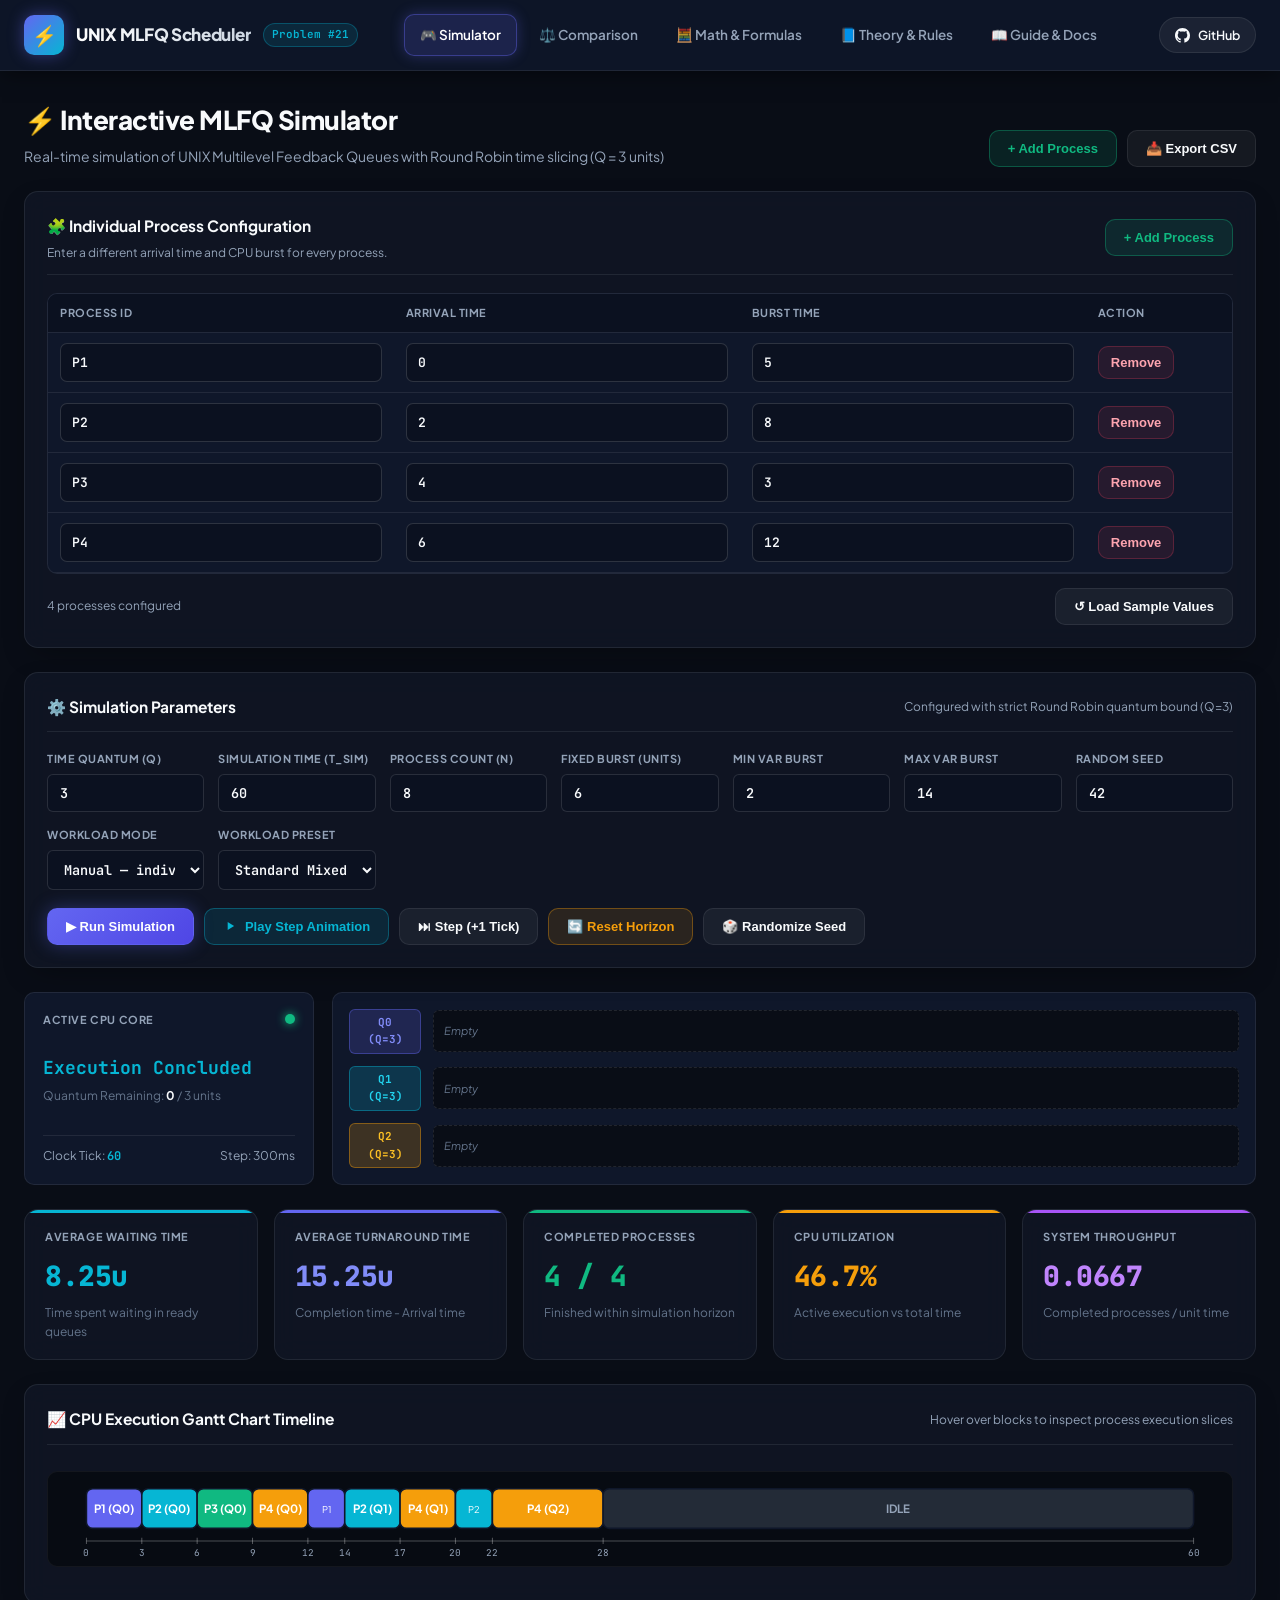
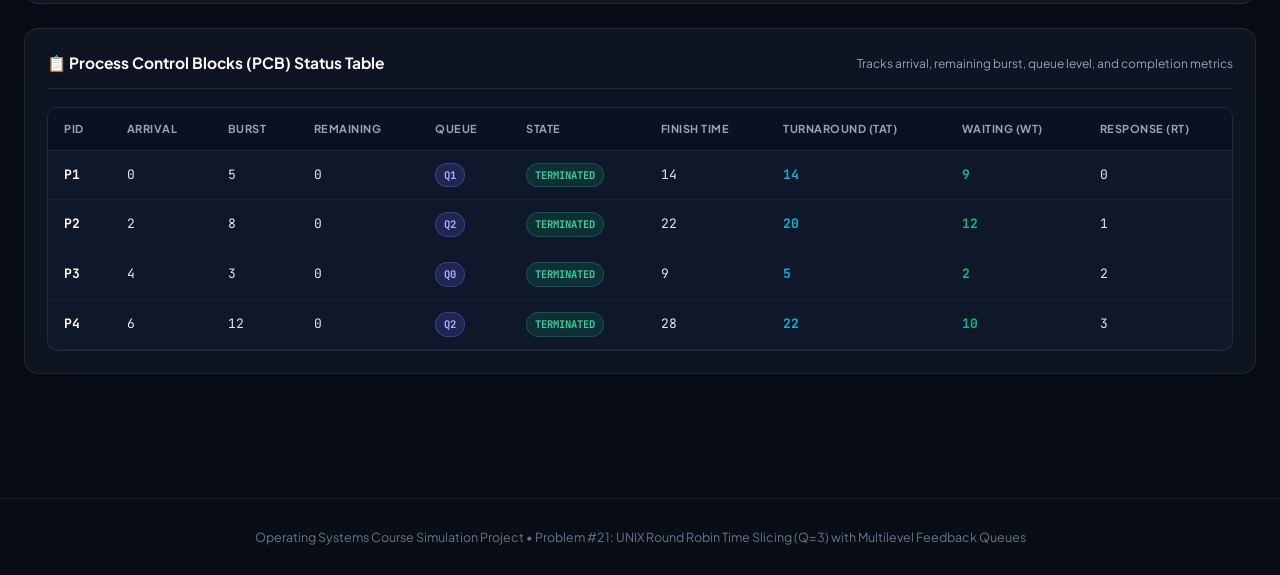
==== index.html @ 6615c3e5 "Fix page navigation and add workload mode selector" ====
<!DOCTYPE html>
<html lang="en">
<head>
    <meta charset="UTF-8">
    <meta name="viewport" content="width=device-width, initial-scale=1.0">
    <title>UNIX MLFQ Process Scheduling Simulation | Problem #21</title>
    <link rel="preconnect" href="https://fonts.googleapis.com">
    <link rel="preconnect" href="https://fonts.gstatic.com" crossorigin>
    <link href="https://fonts.googleapis.com/css2?family=Plus+Jakarta+Sans:wght@400;500;600;700;800&family=JetBrains+Mono:wght@400;600;700&display=swap" rel="stylesheet">
    <link rel="stylesheet" href="style.css">
</head>
<body>

<nav class="navbar">
    <div class="nav-container">
        <a href="index.html" class="nav-brand">
            <div class="brand-icon">⚡</div>
            <div>
                <div class="brand-title">UNIX MLFQ Scheduler</div>
            </div>
            <span class="brand-tag">Problem #21</span>
        </a>
        <ul class="nav-links">
            <li><a href="index.html" class="nav-link active">🎮 Simulator</a></li>
            <li><a href="comparison.html" class="nav-link">⚖️ Comparison</a></li>
            <li><a href="calculations.html" class="nav-link">🧮 Math & Formulas</a></li>
            <li><a href="theory.html" class="nav-link">📘 Theory & Rules</a></li>
            <li><a href="docs.html" class="nav-link">📖 Guide & Docs</a></li>
        </ul>
        <div class="nav-actions">
            <a href="https://github.com/VaruVeerapaneni/OS-MLFQ-Scheduler" target="_blank" class="nav-gh-btn">
                <svg width="15" height="15" fill="currentColor" viewBox="0 0 24 24"><path d="M12 0C5.37 0 0 5.37 0 12c0 5.31 3.435 9.795 8.205 11.385.6.105.825-.255.825-.57 0-.285-.015-1.23-.015-2.235-3.015.555-3.795-.735-4.035-1.41-.135-.345-.72-1.41-1.23-1.695-.42-.225-1.02-.78-.015-.795.945-.015 1.62.87 1.845 1.23 1.08 1.815 2.805 1.305 3.495.99.105-.78.42-1.305.765-1.605-2.67-.3-5.46-1.335-5.46-5.925 0-1.305.465-2.385 1.23-3.225-.12-.3-.54-1.53.12-3.18 0 0 1.005-.315 3.3 1.23.96-.27 1.98-.405 3-.405s2.04.135 3 .405c2.295-1.56 3.3-1.23 3.3-1.23.66 1.65.24 2.88.12 3.18.765.84 1.23 1.905 1.23 3.225 0 4.605-2.805 5.625-5.475 5.925.435.375.81 1.095.81 2.22 0 1.605-.015 2.895-.015 3.3 0 .315.225.69.825.57A12.02 12.02 0 0024 12c0-6.63-5.37-12-12-12z"/></svg>
                GitHub
            </a>
        </div>
    </div>
</nav>

<div class="main-wrapper">
    <div class="page-header">
        <div>
            <h1 class="page-title">⚡ Interactive MLFQ Simulator</h1>
            <p class="page-subtitle">Real-time simulation of UNIX Multilevel Feedback Queues with Round Robin time slicing (Q = 3 units)</p>
        </div>
        <div class="btn-group">
            <button class="btn btn-emerald" onclick="addProcessRow()">+ Add Process</button>
            <button class="btn btn-secondary" onclick="exportSimulatorCSV()">📥 Export CSV</button>
        </div>
    </div>


    <!-- Individual Process Input Table -->
    <div class="panel">
        <div class="panel-header">
            <div>
                <div class="panel-title">🧩 Individual Process Configuration</div>
                <p class="panel-hint">Enter a different arrival time and CPU burst for every process.</p>
            </div>
            <button class="btn btn-emerald" type="button" onclick="addProcessRow()">+ Add Process</button>
        </div>
        <div class="table-wrapper">
            <table class="process-input-table">
                <thead><tr><th>Process ID</th><th>Arrival Time</th><th>Burst Time</th><th>Action</th></tr></thead>
                <tbody id="processInputRows"></tbody>
            </table>
        </div>
        <div class="process-table-footer">
            <span id="processCountLabel">4 processes configured</span>
            <button class="btn btn-secondary" type="button" onclick="loadSampleProcesses()">↺ Load Sample Values</button>
        </div>
    </div>

    <!-- Parameter Controls Panel -->
    <div class="panel">
        <div class="panel-header">
            <div class="panel-title">⚙️ Simulation Parameters</div>
            <div style="font-size:12px; color:var(--text-muted);">Configured with strict Round Robin quantum bound (Q=3)</div>
        </div>

        <div class="params-grid">
            <div class="input-box">
                <label>Time Quantum (Q)</label>
                <input type="number" id="inpQuantum" value="3" min="1" max="10">
            </div>
            <div class="input-box">
                <label>Simulation Time (T_sim)</label>
                <input type="number" id="inpSimTime" value="60" min="10" max="300">
            </div>
            <div class="input-box">
                <label>Process Count (N)</label>
                <input type="number" id="inpProcs" value="8" min="2" max="25">
            </div>
            <div class="input-box">
                <label>Fixed Burst (units)</label>
                <input type="number" id="inpFixedBurst" value="6" min="1" max="30">
            </div>
            <div class="input-box">
                <label>Min Var Burst</label>
                <input type="number" id="inpMinBurst" value="2" min="1" max="20">
            </div>
            <div class="input-box">
                <label>Max Var Burst</label>
                <input type="number" id="inpMaxBurst" value="14" min="2" max="40">
            </div>
            <div class="input-box">
                <label>Random Seed</label>
                <input type="number" id="inpSeed" value="42">
            </div>
            <div class="input-box">
                <label>Workload Mode</label>
                <select id="workloadMode" onchange="handleWorkloadModeChange()">
                    <option value="manual" selected>Manual — individual process values</option>
                    <option value="random">Random variable burst times</option>
                    <option value="fixed">Fixed burst time</option>
                </select>
            </div>
            <div class="input-box">
                <label>Workload Preset</label>
                <select id="presetSelect" onchange="applyPreset()">
                    <option value="standard">Standard Mixed (Default)</option>
                    <option value="interactive_short">Short Interactive Burst</option>
                    <option value="heavy_cpu">CPU-Heavy Long Batch</option>
                    <option value="preemption">Rapid Arrival Preemption</option>
                </select>
            </div>
        </div>

        <!-- Playback Controller Toolbar -->
        <div class="btn-group">
            <button class="btn btn-primary" id="btnRunSim" onclick="runSimulator()">▶ Run Simulation</button>
            <button class="btn btn-cyan" id="btnPlayPause" onclick="togglePlayAnimation()">
                <svg width="14" height="14" fill="currentColor" viewBox="0 0 24 24"><path d="M8 5v14l11-7z"/></svg> Play Step Animation
            </button>
            <button class="btn btn-secondary" id="btnStep" onclick="stepForwardOneTick()">⏭ Step (+1 Tick)</button>
            <button class="btn btn-amber" id="btnReset" onclick="resetSimulator()">🔄 Reset Horizon</button>
            <button class="btn btn-secondary" id="btnRandomize" onclick="randomizeSeed()">🎲 Randomize Seed</button>
        </div>
    </div>

    <!-- Live Execution Monitor & Animated Queues -->
    <div class="live-monitor-grid">
        <div class="cpu-box">
            <div style="display:flex; justify-content:space-between; align-items:center;">
                <span class="kpi-label">Active CPU Core</span>
                <div class="cpu-pulse-dot"></div>
            </div>
            <div>
                <div class="cpu-active-val" id="cpuActiveProc">IDLE</div>
                <div style="font-size:12px; color:var(--text-dim); margin-top:4px;">
                    Quantum Remaining: <strong id="quantumLeftDisplay" style="color:var(--text-main);">0</strong> / <span id="lblQuantumMax">3</span> units
                </div>
            </div>
            <div style="border-top:1px solid var(--border-glass); padding-top:10px; margin-top:10px; font-size:12px; color:var(--text-muted); display:flex; justify-content:space-between;">
                <span>Clock Tick: <strong id="clockDisplay" style="color:var(--cyan); font-family:var(--font-mono);">0</strong></span>
                <span id="lblSpeed">Step: 300ms</span>
            </div>
        </div>

        <div class="queues-container">
            <div class="queue-row">
                <span class="queue-badge q0-badge">Q0 (Q=3)</span>
                <div class="queue-track" id="slotQ0"><span class="queue-empty-msg">Empty</span></div>
            </div>
            <div class="queue-row">
                <span class="queue-badge q1-badge">Q1 (Q=3)</span>
                <div class="queue-track" id="slotQ1"><span class="queue-empty-msg">Empty</span></div>
            </div>
            <div class="queue-row">
                <span class="queue-badge q2-badge">Q2 (Q=3)</span>
                <div class="queue-track" id="slotQ2"><span class="queue-empty-msg">Empty</span></div>
            </div>
        </div>
    </div>

    <!-- KPI Metric Cards -->
    <div class="kpi-grid">
        <div class="kpi-card" style="--kpi-accent: var(--cyan);">
            <div class="kpi-label">Average Waiting Time</div>
            <div class="kpi-value" id="valAWT" style="color:var(--cyan);">0.00u</div>
            <div class="kpi-subtext">Time spent waiting in ready queues</div>
        </div>
        <div class="kpi-card" style="--kpi-accent: var(--primary);">
            <div class="kpi-label">Average Turnaround Time</div>
            <div class="kpi-value" id="valATT" style="color:#818cf8;">0.00u</div>
            <div class="kpi-subtext">Completion time - Arrival time</div>
        </div>
        <div class="kpi-card" style="--kpi-accent: var(--emerald);">
            <div class="kpi-label">Completed Processes</div>
            <div class="kpi-value" id="valDoneCount" style="color:var(--emerald);">0 / 0</div>
            <div class="kpi-subtext">Finished within simulation horizon</div>
        </div>
        <div class="kpi-card" style="--kpi-accent: var(--amber);">
            <div class="kpi-label">CPU Utilization</div>
            <div class="kpi-value" id="valCPU" style="color:var(--amber);">0.0%</div>
            <div class="kpi-subtext">Active execution vs total time</div>
        </div>
        <div class="kpi-card" style="--kpi-accent: var(--purple);">
            <div class="kpi-label">System Throughput</div>
            <div class="kpi-value" id="valThroughput" style="color:#c084fc;">0.0000</div>
            <div class="kpi-subtext">Completed processes / unit time</div>
        </div>
    </div>

    <!-- Gantt Chart -->
    <div class="panel">
        <div class="panel-header">
            <div class="panel-title">📈 CPU Execution Gantt Chart Timeline</div>
            <div style="font-size:12px; color:var(--text-muted);">Hover over blocks to inspect process execution slices</div>
        </div>
        <div class="gantt-svg-wrapper" id="ganttBox"></div>
    </div>

    <!-- Execution Table -->
    <div class="panel">
        <div class="panel-header">
            <div class="panel-title">📋 Process Control Blocks (PCB) Status Table</div>
            <div style="font-size:12px; color:var(--text-muted);">Tracks arrival, remaining burst, queue level, and completion metrics</div>
        </div>
        <div class="table-wrapper">
            <table id="tblProcs">
                <thead>
                    <tr>
                        <th>PID</th>
                        <th>Arrival</th>
                        <th>Burst</th>
                        <th>Remaining</th>
                        <th>Queue</th>
                        <th>State</th>
                        <th>Finish Time</th>
                        <th>Turnaround (TAT)</th>
                        <th>Waiting (WT)</th>
                        <th>Response (RT)</th>
                    </tr>
                </thead>
                <tbody></tbody>
            </table>
        </div>
    </div>
</div>

<!-- Modal: Add Custom PCB -->
<footer>
    <div class="main-wrapper" style="padding:0;">
        Operating Systems Course Simulation Project &bull; Problem #21: UNIX Round Robin Time Slicing (Q=3) with Multilevel Feedback Queues
    </div>
</footer>

<script src="mlfq-engine.js"></script>
<script>
let animInterval = null;
let animCurrentTick = 0;
let isAnimating = false;
let currentResult = null;

function createProcessInput(pid, arrival, burst) {
    const tbody = document.getElementById("processInputRows");
    const row = document.createElement("tr");
    const values = [
        { value: pid, type: "text", label: "Process ID", className: "process-pid-input" },
        { value: arrival, type: "number", label: "Arrival time", min: "0" },
        { value: burst, type: "number", label: "Burst time", min: "1" }
    ];
    values.forEach((item, index) => {
        const cell = document.createElement("td");
        const input = document.createElement("input");
        input.type = item.type;
        input.value = item.value;
        input.setAttribute("aria-label", item.label);
        if (item.min !== undefined) input.min = item.min;
        if (item.className) input.className = item.className;
        input.dataset.field = ["pid", "arrival", "burst"][index];
        input.addEventListener("input", updateProcessCount);
        cell.appendChild(input);
        row.appendChild(cell);
    });
    const actionCell = document.createElement("td");
    const removeButton = document.createElement("button");
    removeButton.type = "button";
    removeButton.className = "btn btn-remove-process";
    removeButton.textContent = "Remove";
    removeButton.addEventListener("click", () => {
        if (tbody.rows.length <= 1) {
            alert("At least one process is required.");
            return;
        }
        row.remove();
        updateProcessCount();
    });
    actionCell.appendChild(removeButton);
    row.appendChild(actionCell);
    tbody.appendChild(row);
    updateProcessCount();
}

function addProcessRow() {
    const count = document.querySelectorAll("#processInputRows tr").length + 1;
    createProcessInput("P" + count, 0, 5);
}

function loadSampleProcesses() {
    const tbody = document.getElementById("processInputRows");
    tbody.innerHTML = "";
    [
        ["P1", 0, 5],
        ["P2", 2, 8],
        ["P3", 4, 3],
        ["P4", 6, 12]
    ].forEach(p => createProcessInput(p[0], p[1], p[2]));
}

function updateProcessCount() {
    const count = document.querySelectorAll("#processInputRows tr").length;
    const label = document.getElementById("processCountLabel");
    if (label) label.textContent = count + (count === 1 ? " process configured" : " processes configured");
}

function handleWorkloadModeChange() {
    const manual = document.getElementById("workloadMode").value === "manual";
    document.getElementById("processInputRows").closest(".panel").style.display = manual ? "" : "none";
    runSimulator();
}

function readManualWorkload() {
    const rows = [...document.querySelectorAll("#processInputRows tr")];
    if (!rows.length) throw new Error("Add at least one process before running the simulation.");
    const workload = rows.map((row, index) => {
        const get = field => row.querySelector('[data-field="' + field + '"]').value.trim();
        const pid = get("pid");
        const arrival = Number(get("arrival"));
        const burst = Number(get("burst"));
        if (!pid) throw new Error("Process " + (index + 1) + " needs a Process ID.");
        if (!Number.isInteger(arrival) || arrival < 0) throw new Error("Arrival time must be a non-negative whole number for " + pid + ".");
        if (!Number.isInteger(burst) || burst < 1) throw new Error("Burst time must be a positive whole number for " + pid + ".");
        return { pid, arrival, burst };
    });
    const ids = workload.map(p => p.pid.toLowerCase());
    if (new Set(ids).size !== ids.length) throw new Error("Every process must have a unique Process ID.");
    return workload;
}

function runSimulator() {
    stopAnimation();
    const q = parseInt(document.getElementById("inpQuantum")?.value) || 3;
    const simTime = parseInt(document.getElementById("inpSimTime")?.value) || 60;
    const n = parseInt(document.getElementById("inpProcs")?.value) || 8;
    const minBurst = parseInt(document.getElementById("inpMinBurst")?.value) || 2;
    const maxBurst = parseInt(document.getElementById("inpMaxBurst")?.value) || 14;
    const fixedBurst = parseInt(document.getElementById("inpFixedBurst")?.value) || 6;
    const seed = parseInt(document.getElementById("inpSeed")?.value) || 42;
    const mode = document.getElementById("workloadMode")?.value || "manual";

    if (minBurst > maxBurst) {
        alert("Minimum variable burst must not be greater than maximum variable burst.");
        return;
    }
    document.getElementById("lblQuantumMax").innerText = q;

    let workload = [];
    if (mode === "manual") {
        try {
            workload = readManualWorkload();
        } catch (error) {
            alert(error.message);
            return;
        }
    } else {
        const prng = new PRNG(seed);
        const arrivals = [0];
        for (let i = 1; i < n; i++) arrivals.push(prng.nextInt(0, 20));
        arrivals.sort((a, b) => a - b);
        for (let i = 0; i < n; i++) {
            workload.push({
                pid: "P" + (i + 1),
                arrival: arrivals[i],
                burst: mode === "fixed" ? fixedBurst : prng.nextInt(minBurst, maxBurst)
            });
        }
    }

    currentResult = simulateMLFQ(workload, q, simTime, 3);
    document.getElementById("valAWT").innerText = currentResult.awt + "u";
    document.getElementById("valATT").innerText = currentResult.att + "u";
    document.getElementById("valDoneCount").innerText = currentResult.doneCount + " / " + currentResult.total;
    document.getElementById("valCPU").innerText = currentResult.cpu + "%";
    document.getElementById("valThroughput").innerText = currentResult.tp;
    document.getElementById("ganttBox").innerHTML = renderGanttSVG(currentResult.gantt, simTime);
    renderTable("tblProcs", currentResult.procs);
    renderLiveQueues(currentResult.procs);
    document.getElementById("clockDisplay").innerText = simTime;
    document.getElementById("cpuActiveProc").innerText = "Execution Concluded";
    document.getElementById("quantumLeftDisplay").innerText = "0";
}

function renderTable(tableId, procs) {
    const tbody = document.querySelector(`#${tableId} tbody`);
    if (!tbody) return;
    tbody.innerHTML = "";
    procs.forEach(p => {
        const isDone = p.remaining === 0;
        const badgeCls = isDone ? "status-term" : "status-ready";
        const row = `<tr>
            <td style="font-weight:700; color:#ffffff;">${p.pid}</td>
            <td>${p.arrival}</td>
            <td>${p.burst}</td>
            <td>${p.remaining}</td>
            <td><span class="status-badge status-run">Q${p.queue}</span></td>
            <td><span class="status-badge ${badgeCls}">${isDone ? 'TERMINATED' : 'READY'}</span></td>
            <td>${p.completionTime !== null ? p.completionTime : '-'}</td>
            <td style="color:var(--cyan); font-weight:700;">${p.tat !== null ? p.tat : '-'}</td>
            <td style="color:var(--emerald); font-weight:700;">${p.wt}</td>
            <td>${p.rt !== null ? p.rt : '-'}</td>
        </tr>`;
        tbody.innerHTML += row;
    });
}

function renderLiveQueues(procs) {
    const q0 = document.getElementById("slotQ0");
    const q1 = document.getElementById("slotQ1");
    const q2 = document.getElementById("slotQ2");
    if (!q0 || !q1 || !q2) return;

    q0.innerHTML = ""; q1.innerHTML = ""; q2.innerHTML = "";
    const activeQ0 = procs.filter(p => p.remaining > 0 && p.queue === 0);
    const activeQ1 = procs.filter(p => p.remaining > 0 && p.queue === 1);
    const activeQ2 = procs.filter(p => p.remaining > 0 && p.queue === 2);

    if (activeQ0.length === 0) q0.innerHTML = '<span class="queue-empty-msg">Empty</span>';
    else activeQ0.forEach(p => q0.innerHTML += `<div class="pcb-chip">${p.pid} <span class="pcb-chip-rem">${p.remaining}u</span></div>`);

    if (activeQ1.length === 0) q1.innerHTML = '<span class="queue-empty-msg">Empty</span>';
    else activeQ1.forEach(p => q1.innerHTML += `<div class="pcb-chip">${p.pid} <span class="pcb-chip-rem">${p.remaining}u</span></div>`);

    if (activeQ2.length === 0) q2.innerHTML = '<span class="queue-empty-msg">Empty</span>';
    else activeQ2.forEach(p => q2.innerHTML += `<div class="pcb-chip">${p.pid} <span class="pcb-chip-rem">${p.remaining}u</span></div>`);
}

function togglePlayAnimation() {
    if (isAnimating) stopAnimation();
    else startAnimation();
}

function startAnimation() {
    runSimulator();
    if (!currentResult || !currentResult.ticksHistory.length) return;
    isAnimating = true;
    const btn = document.getElementById("btnPlayPause");
    if (btn) btn.innerHTML = `<svg width="14" height="14" fill="currentColor" viewBox="0 0 24 24"><path d="M6 19h4V5H6v14zm8-14v14h4V5h-4z"/></svg> Pause`;
    animCurrentTick = 0;

    animInterval = setInterval(() => {
        if (animCurrentTick >= currentResult.ticksHistory.length) {
            stopAnimation();
            return;
        }
        applyTick(animCurrentTick);
        animCurrentTick++;
    }, 300);
}

function stopAnimation() {
    isAnimating = false;
    if (animInterval) clearInterval(animInterval);
    const btn = document.getElementById("btnPlayPause");
    if (btn) btn.innerHTML = `<svg width="14" height="14" fill="currentColor" viewBox="0 0 24 24"><path d="M8 5v14l11-7z"/></svg> Play Step Animation`;
}

function stepForwardOneTick() {
    if (!currentResult) runSimulator();
    if (currentResult && animCurrentTick < currentResult.ticksHistory.length) {
        applyTick(animCurrentTick);
        animCurrentTick++;
    }
}

function applyTick(tickIdx) {
    const snap = currentResult.ticksHistory[tickIdx];
    document.getElementById("clockDisplay").innerText = snap.t;
    document.getElementById("cpuActiveProc").innerText = snap.runningPid;
    document.getElementById("quantumLeftDisplay").innerText = snap.sliceLeft;

    const q0 = document.getElementById("slotQ0");
    const q1 = document.getElementById("slotQ1");
    const q2 = document.getElementById("slotQ2");

    if (q0) q0.innerHTML = snap.q0.length ? snap.q0.map(s => `<div class="pcb-chip">${s}</div>`).join('') : '<span class="queue-empty-msg">Empty</span>';
    if (q1) q1.innerHTML = snap.q1.length ? snap.q1.map(s => `<div class="pcb-chip">${s}</div>`).join('') : '<span class="queue-empty-msg">Empty</span>';
    if (q2) q2.innerHTML = snap.q2.length ? snap.q2.map(s => `<div class="pcb-chip">${s}</div>`).join('') : '<span class="queue-empty-msg">Empty</span>';
}

function resetSimulator() {
    stopAnimation();
    runSimulator();
}

function randomizeSeed() {
    document.getElementById("inpSeed").value = Math.floor(Math.random() * 9999) + 1;
    runSimulator();
}

function applyPreset() {
    const val = document.getElementById("presetSelect")?.value;
    const setV = (id, v) => { const el = document.getElementById(id); if (el) el.value = v; };
    if (val === "standard") {
        setV("inpQuantum", 3); setV("inpSimTime", 60); setV("inpProcs", 8); setV("inpMinBurst", 2); setV("inpMaxBurst", 14);
    } else if (val === "interactive_short") {
        setV("inpQuantum", 3); setV("inpSimTime", 50); setV("inpProcs", 6); setV("inpMinBurst", 1); setV("inpMaxBurst", 4);
    } else if (val === "heavy_cpu") {
        setV("inpQuantum", 3); setV("inpSimTime", 80); setV("inpProcs", 6); setV("inpMinBurst", 10); setV("inpMaxBurst", 25);
    } else if (val === "preemption") {
        setV("inpQuantum", 3); setV("inpSimTime", 45); setV("inpProcs", 5); setV("inpMinBurst", 2); setV("inpMaxBurst", 12);
    }
    runSimulator();
}

function exportSimulatorCSV() {
    if (currentResult && currentResult.procs) exportProcsCSV(currentResult.procs, "mlfq_simulation_metrics.csv");
}

window.addEventListener("DOMContentLoaded", () => {
    loadSampleProcesses();
    runSimulator();
});
</script>
</body>
</html>
---- style.css ----
/* ==========================================================================
   UNIX MLFQ Process Scheduling Simulation — Unified Theme Stylesheet
   Problem #21: Round Robin Time Slicing (Q=3) with Multilevel Feedback Queues
   ========================================================================== */

:root {
    --bg-base: #090d16;
    --bg-surface: #0f172a;
    --bg-card: rgba(17, 24, 39, 0.78);
    --bg-card-hover: rgba(30, 41, 59, 0.88);
    --border-glass: rgba(255, 255, 255, 0.08);
    --border-glow: rgba(99, 102, 241, 0.4);
    --primary: #6366f1;
    --primary-hover: #4f46e5;
    --primary-glow: rgba(99, 102, 241, 0.45);
    --cyan: #06b6d4;
    --cyan-glow: rgba(6, 182, 212, 0.4);
    --emerald: #10b981;
    --amber: #f59e0b;
    --rose: #f43f5e;
    --purple: #a855f7;
    --text-main: #f8fafc;
    --text-muted: #94a3b8;
    --text-dim: #64748b;
    --radius-sm: 6px;
    --radius-md: 10px;
    --radius-lg: 14px;
    --radius-full: 9999px;
    --font-sans: 'Plus Jakarta Sans', -apple-system, BlinkMacSystemFont, "Segoe UI", Roboto, sans-serif;
    --font-mono: 'JetBrains Mono', "SFMono-Regular", Consolas, monospace;
}

* { box-sizing: border-box; margin: 0; padding: 0; }

html, body {
    background-color: var(--bg-base);
    color: var(--text-main);
    font-family: var(--font-sans);
    line-height: 1.6;
    min-height: 100vh;
    -webkit-font-smoothing: antialiased;
}

/* Scrollbars */
::-webkit-scrollbar { width: 8px; height: 8px; }
::-webkit-scrollbar-track { background: var(--bg-surface); }
::-webkit-scrollbar-thumb { background: #334155; border-radius: var(--radius-full); }
::-webkit-scrollbar-thumb:hover { background: #475569; }

/* Sticky Top Navigation Bar */
.navbar {
    position: sticky;
    top: 0;
    z-index: 100;
    background: rgba(15, 23, 42, 0.90);
    backdrop-filter: blur(16px);
    -webkit-backdrop-filter: blur(16px);
    border-bottom: 1px solid var(--border-glass);
    box-shadow: 0 4px 20px -2px rgba(0, 0, 0, 0.5);
}

.nav-container {
    max-width: 1400px;
    margin: 0 auto;
    padding: 0 24px;
    height: 70px;
    display: flex;
    align-items: center;
    justify-content: space-between;
}

.nav-brand {
    display: flex;
    align-items: center;
    gap: 12px;
    text-decoration: none;
    color: var(--text-main);
}

.brand-icon {
    width: 40px;
    height: 40px;
    background: linear-gradient(135deg, #6366f1, #06b6d4);
    border-radius: 10px;
    display: flex;
    align-items: center;
    justify-content: center;
    font-size: 20px;
    box-shadow: 0 0 16px var(--primary-glow);
}

.brand-title {
    font-size: 17px;
    font-weight: 800;
    letter-spacing: -0.3px;
    background: linear-gradient(to right, #ffffff, #cbd5e1);
    -webkit-background-clip: text;
    -webkit-text-fill-color: transparent;
}

.brand-tag {
    font-size: 11px;
    color: var(--cyan);
    font-family: var(--font-mono);
    font-weight: 600;
    background: rgba(6, 182, 212, 0.12);
    padding: 2px 8px;
    border-radius: var(--radius-full);
    border: 1px solid rgba(6, 182, 212, 0.3);
}

.nav-links {
    display: flex;
    align-items: center;
    gap: 6px;
    list-style: none;
}

.nav-link {
    display: flex;
    align-items: center;
    gap: 7px;
    padding: 9px 15px;
    font-size: 13.5px;
    font-weight: 600;
    color: var(--text-muted);
    text-decoration: none;
    border-radius: var(--radius-md);
    transition: all 0.2s ease;
    border: 1px solid transparent;
}

.nav-link:hover {
    color: var(--text-main);
    background: rgba(255, 255, 255, 0.06);
}

.nav-link.active {
    color: #ffffff;
    background: rgba(99, 102, 241, 0.18);
    border-color: rgba(99, 102, 241, 0.4);
    box-shadow: 0 0 14px rgba(99, 102, 241, 0.3);
}

.nav-gh-btn {
    display: flex;
    align-items: center;
    gap: 8px;
    padding: 7px 15px;
    font-size: 12.5px;
    font-weight: 600;
    color: var(--text-main);
    background: rgba(255, 255, 255, 0.06);
    border: 1px solid var(--border-glass);
    border-radius: var(--radius-full);
    text-decoration: none;
    transition: all 0.2s ease;
}

.nav-gh-btn:hover {
    background: rgba(255, 255, 255, 0.14);
    border-color: rgba(255, 255, 255, 0.25);
}

/* Page Layout */
.main-wrapper {
    max-width: 1400px;
    margin: 0 auto;
    padding: 28px 24px 60px 24px;
}

.page-header {
    margin-bottom: 24px;
    display: flex;
    justify-content: space-between;
    align-items: flex-end;
    flex-wrap: wrap;
    gap: 16px;
}

.page-title {
    font-size: 26px;
    font-weight: 800;
    letter-spacing: -0.5px;
    display: flex;
    align-items: center;
    gap: 12px;
}

.page-subtitle {
    color: var(--text-muted);
    font-size: 14px;
    margin-top: 4px;
}

/* Glass Panels */
.panel {
    background: var(--bg-card);
    border: 1px solid var(--border-glass);
    border-radius: var(--radius-lg);
    padding: 22px;
    margin-bottom: 24px;
    backdrop-filter: blur(12px);
    -webkit-backdrop-filter: blur(12px);
    box-shadow: 0 10px 30px -10px rgba(0, 0, 0, 0.4);
}

.panel-header {
    display: flex;
    align-items: center;
    justify-content: space-between;
    margin-bottom: 18px;
    padding-bottom: 12px;
    border-bottom: 1px solid var(--border-glass);
}

.panel-title {
    font-size: 15.5px;
    font-weight: 700;
    color: var(--text-main);
    display: flex;
    align-items: center;
    gap: 8px;
}

.params-grid {
    display: grid;
    grid-template-columns: repeat(auto-fit, minmax(140px, 1fr));
    gap: 14px;
    margin-bottom: 18px;
}

.input-box {
    display: flex;
    flex-direction: column;
    gap: 6px;
}

.input-box label {
    font-size: 11px;
    font-weight: 700;
    text-transform: uppercase;
    letter-spacing: 0.5px;
    color: var(--text-muted);
}

.input-box input, .input-box select {
    background: #0b1120;
    border: 1px solid rgba(255, 255, 255, 0.12);
    border-radius: var(--radius-sm);
    padding: 9px 12px;
    color: var(--text-main);
    font-family: var(--font-mono);
    font-size: 13.5px;
    font-weight: 600;
    outline: none;
    transition: all 0.2s ease;
}

.input-box input:focus, .input-box select:focus {
    border-color: var(--primary);
    box-shadow: 0 0 12px var(--primary-glow);
}

/* Buttons */
.btn-group {
    display: flex;
    flex-wrap: wrap;
    align-items: center;
    gap: 10px;
}

.btn {
    display: inline-flex;
    align-items: center;
    justify-content: center;
    gap: 8px;
    padding: 10px 18px;
    font-size: 13px;
    font-weight: 700;
    border-radius: var(--radius-md);
    cursor: pointer;
    transition: all 0.2s ease;
    border: 1px solid transparent;
    text-decoration: none;
    outline: none;
}

.btn:active { transform: translateY(1px); }

.btn-primary {
    background: linear-gradient(135deg, #6366f1, #4f46e5);
    color: #ffffff;
    border-color: rgba(99, 102, 241, 0.4);
    box-shadow: 0 0 18px rgba(99, 102, 241, 0.35);
}
.btn-primary:hover {
    background: linear-gradient(135deg, #4f46e5, #4338ca);
    box-shadow: 0 0 24px rgba(99, 102, 241, 0.5);
}

.btn-cyan {
    background: rgba(6, 182, 212, 0.12);
    color: var(--cyan);
    border-color: rgba(6, 182, 212, 0.35);
}
.btn-cyan:hover {
    background: rgba(6, 182, 212, 0.22);
    border-color: var(--cyan);
    box-shadow: 0 0 16px var(--cyan-glow);
}

.btn-emerald {
    background: rgba(16, 185, 129, 0.12);
    color: var(--emerald);
    border-color: rgba(16, 185, 129, 0.35);
}
.btn-emerald:hover {
    background: rgba(16, 185, 129, 0.22);
    border-color: var(--emerald);
    box-shadow: 0 0 16px rgba(16, 185, 129, 0.35);
}

.btn-amber {
    background: rgba(245, 158, 11, 0.12);
    color: var(--amber);
    border-color: rgba(245, 158, 11, 0.35);
}
.btn-amber:hover {
    background: rgba(245, 158, 11, 0.22);
    border-color: var(--amber);
}

.btn-secondary {
    background: rgba(255, 255, 255, 0.05);
    color: var(--text-main);
    border-color: var(--border-glass);
}
.btn-secondary:hover {
    background: rgba(255, 255, 255, 0.1);
    border-color: rgba(255, 255, 255, 0.2);
}

/* KPI Cards */
.kpi-grid {
    display: grid;
    grid-template-columns: repeat(auto-fit, minmax(210px, 1fr));
    gap: 16px;
    margin-bottom: 24px;
}

.kpi-card {
    background: var(--bg-card);
    border: 1px solid var(--border-glass);
    border-radius: var(--radius-lg);
    padding: 18px 20px;
    position: relative;
    overflow: hidden;
    backdrop-filter: blur(12px);
    transition: transform 0.2s ease, border-color 0.2s ease;
}

.kpi-card:hover {
    transform: translateY(-2px);
    border-color: rgba(255, 255, 255, 0.18);
}

.kpi-card::before {
    content: '';
    position: absolute;
    top: 0; left: 0; right: 0;
    height: 3px;
    background: var(--kpi-accent, var(--primary));
}

.kpi-label {
    font-size: 11px;
    text-transform: uppercase;
    font-weight: 700;
    letter-spacing: 0.6px;
    color: var(--text-muted);
}

.kpi-value {
    font-size: 28px;
    font-weight: 800;
    margin: 8px 0 4px 0;
    color: var(--text-main);
    font-family: var(--font-mono);
    letter-spacing: -0.5px;
}

.kpi-subtext {
    font-size: 12px;
    color: var(--text-dim);
}

/* Live Monitor & Queues */
.live-monitor-grid {
    display: grid;
    grid-template-columns: 290px 1fr;
    gap: 18px;
    margin-bottom: 24px;
}

.cpu-box {
    background: var(--bg-surface);
    border: 1px solid var(--border-glass);
    border-radius: var(--radius-md);
    padding: 18px;
    display: flex;
    flex-direction: column;
    justify-content: space-between;
    position: relative;
    overflow: hidden;
}

.cpu-pulse-dot {
    width: 10px;
    height: 10px;
    border-radius: 50%;
    background: var(--emerald);
    box-shadow: 0 0 10px var(--emerald);
    animation: cpuPulse 1.4s infinite ease-in-out;
}

@keyframes cpuPulse {
    0% { transform: scale(0.9); opacity: 0.6; }
    50% { transform: scale(1.3); opacity: 1; }
    100% { transform: scale(0.9); opacity: 0.6; }
}

.cpu-active-val {
    font-size: 18px;
    font-weight: 700;
    color: var(--cyan);
    font-family: var(--font-mono);
    margin-top: 6px;
}

.queues-container {
    background: var(--bg-surface);
    border: 1px solid var(--border-glass);
    border-radius: var(--radius-md);
    padding: 16px;
    display: flex;
    flex-direction: column;
    gap: 12px;
}

.queue-row {
    display: flex;
    align-items: center;
    gap: 12px;
}

.queue-badge {
    width: 72px;
    font-size: 11px;
    font-weight: 700;
    padding: 4px 8px;
    border-radius: var(--radius-sm);
    text-align: center;
    font-family: var(--font-mono);
}

.q0-badge { background: rgba(99, 102, 241, 0.2); color: #818cf8; border: 1px solid rgba(99, 102, 241, 0.4); }
.q1-badge { background: rgba(6, 182, 212, 0.2); color: #22d3ee; border: 1px solid rgba(6, 182, 212, 0.4); }
.q2-badge { background: rgba(245, 158, 11, 0.2); color: #fbbf24; border: 1px solid rgba(245, 158, 11, 0.4); }

.queue-track {
    flex: 1;
    min-height: 42px;
    background: #090d16;
    border: 1px dashed rgba(255, 255, 255, 0.1);
    border-radius: var(--radius-sm);
    display: flex;
    align-items: center;
    padding: 4px 10px;
    gap: 8px;
    overflow-x: auto;
}

.pcb-chip {
    display: inline-flex;
    align-items: center;
    gap: 6px;
    padding: 4px 10px;
    background: #1e293b;
    border: 1px solid rgba(255, 255, 255, 0.12);
    border-radius: var(--radius-full);
    font-size: 11.5px;
    font-weight: 700;
    font-family: var(--font-mono);
    color: var(--text-main);
    white-space: nowrap;
}

.pcb-chip-rem {
    color: var(--cyan);
    font-size: 10px;
}

.queue-empty-msg {
    font-size: 11px;
    color: var(--text-dim);
    font-style: italic;
}

/* Gantt Chart */
.gantt-svg-wrapper {
    width: 100%;
    overflow-x: auto;
    padding: 8px 0;
}

.gantt-svg {
    width: 100%;
    min-width: 900px;
    height: 96px;
    background: #070b12;
    border-radius: var(--radius-md);
    border: 1px solid rgba(255, 255, 255, 0.05);
}

/* Data Tables */
.table-wrapper {
    width: 100%;
    overflow-x: auto;
    background: var(--bg-surface);
    border: 1px solid var(--border-glass);
    border-radius: var(--radius-md);
}

table {
    width: 100%;
    border-collapse: collapse;
    font-size: 13px;
    text-align: left;
}

thead th {
    background: #0b1120;
    color: var(--text-muted);
    font-size: 11px;
    font-weight: 700;
    text-transform: uppercase;
    letter-spacing: 0.5px;
    padding: 12px 16px;
    border-bottom: 1px solid var(--border-glass);
}

tbody td {
    padding: 12px 16px;
    border-bottom: 1px solid rgba(255, 255, 255, 0.04);
    font-family: var(--font-mono);
    color: #e2e8f0;
}

tbody tr:hover { background: rgba(255, 255, 255, 0.03); }

.status-badge {
    display: inline-block;
    padding: 3px 8px;
    border-radius: var(--radius-full);
    font-size: 10.5px;
    font-weight: 700;
}

.status-term { background: rgba(16, 185, 129, 0.15); color: #34d399; border: 1px solid rgba(16, 185, 129, 0.3); }
.status-ready { background: rgba(6, 182, 212, 0.15); color: #38bdf8; border: 1px solid rgba(6, 182, 212, 0.3); }
.status-run { background: rgba(99, 102, 241, 0.2); color: #a5b4fc; border: 1px solid rgba(99, 102, 241, 0.4); }

/* Math Box & Theory Cards */
.math-card {
    background: var(--bg-surface);
    border: 1px solid var(--border-glass);
    border-radius: var(--radius-md);
    padding: 22px;
    margin-bottom: 20px;
    font-family: var(--font-mono);
    font-size: 13px;
    line-height: 1.8;
    color: #cbd5e1;
    white-space: pre-wrap;
}

.rule-card {
    background: var(--bg-card);
    border: 1px solid var(--border-glass);
    border-left: 4px solid var(--primary);
    border-radius: var(--radius-md);
    padding: 18px 20px;
    margin-bottom: 16px;
}

.rule-card h3 {
    font-size: 15px;
    color: var(--cyan);
    margin-bottom: 6px;
}

.rule-card p {
    color: var(--text-muted);
    font-size: 13.5px;
}

/* Modal */
.modal-overlay {
    position: fixed;
    top: 0; left: 0; right: 0; bottom: 0;
    background: rgba(0, 0, 0, 0.78);
    backdrop-filter: blur(8px);
    z-index: 999;
    display: none;
    align-items: center;
    justify-content: center;
    padding: 20px;
}

.modal-content {
    background: #0f172a;
    border: 1px solid rgba(255, 255, 255, 0.15);
    border-radius: var(--radius-lg);
    width: 100%;
    max-width: 480px;
    padding: 24px;
    box-shadow: 0 20px 40px rgba(0,0,0,0.6);
}

.modal-header {
    display: flex;
    justify-content: space-between;
    align-items: center;
    margin-bottom: 18px;
}

.modal-close-btn {
    background: transparent;
    border: none;
    color: var(--text-muted);
    font-size: 22px;
    cursor: pointer;
}
.modal-close-btn:hover { color: #ffffff; }

/* Footer */
footer {
    border-top: 1px solid var(--border-glass);
    padding: 28px 0;
    margin-top: 40px;
    text-align: center;
    color: var(--text-dim);
    font-size: 12.5px;
}

/* Responsive */
@media (max-width: 900px) {
    .live-monitor-grid { grid-template-columns: 1fr; }
    .nav-links { display: none; }
}


/* Individual process editor */
.panel-hint {
    color: var(--text-muted);
    font-size: 12px;
    margin-top: 4px;
}
.process-input-table {
    width: 100%;
    border-collapse: collapse;
    min-width: 520px;
}
.process-input-table th,
.process-input-table td {
    padding: 10px 12px;
    text-align: left;
    border-bottom: 1px solid var(--border-glass);
}
.process-input-table th {
    color: var(--text-muted);
    font-size: 11px;
    text-transform: uppercase;
    letter-spacing: .5px;
}
.process-input-table input {
    width: 100%;
    min-width: 90px;
    background: #0b1120;
    color: var(--text-main);
    border: 1px solid rgba(255,255,255,.14);
    border-radius: 7px;
    padding: 10px 11px;
    font: 600 13px var(--font-mono);
    outline: none;
}
.process-input-table input:focus {
    border-color: var(--cyan);
    box-shadow: 0 0 0 2px rgba(6,182,212,.14);
}
.process-table-footer {
    display: flex;
    justify-content: space-between;
    align-items: center;
    gap: 12px;
    margin-top: 14px;
    color: var(--text-muted);
    font-size: 12px;
}
.btn-remove-process {
    color: #fda4af;
    background: rgba(244,63,94,.10);
    border: 1px solid rgba(244,63,94,.25);
    padding: 8px 12px;
}
.btn-remove-process:hover {
    background: rgba(244,63,94,.2);
}
@media (max-width: 640px) {
    .process-table-footer { align-items: flex-start; flex-direction: column; }
}
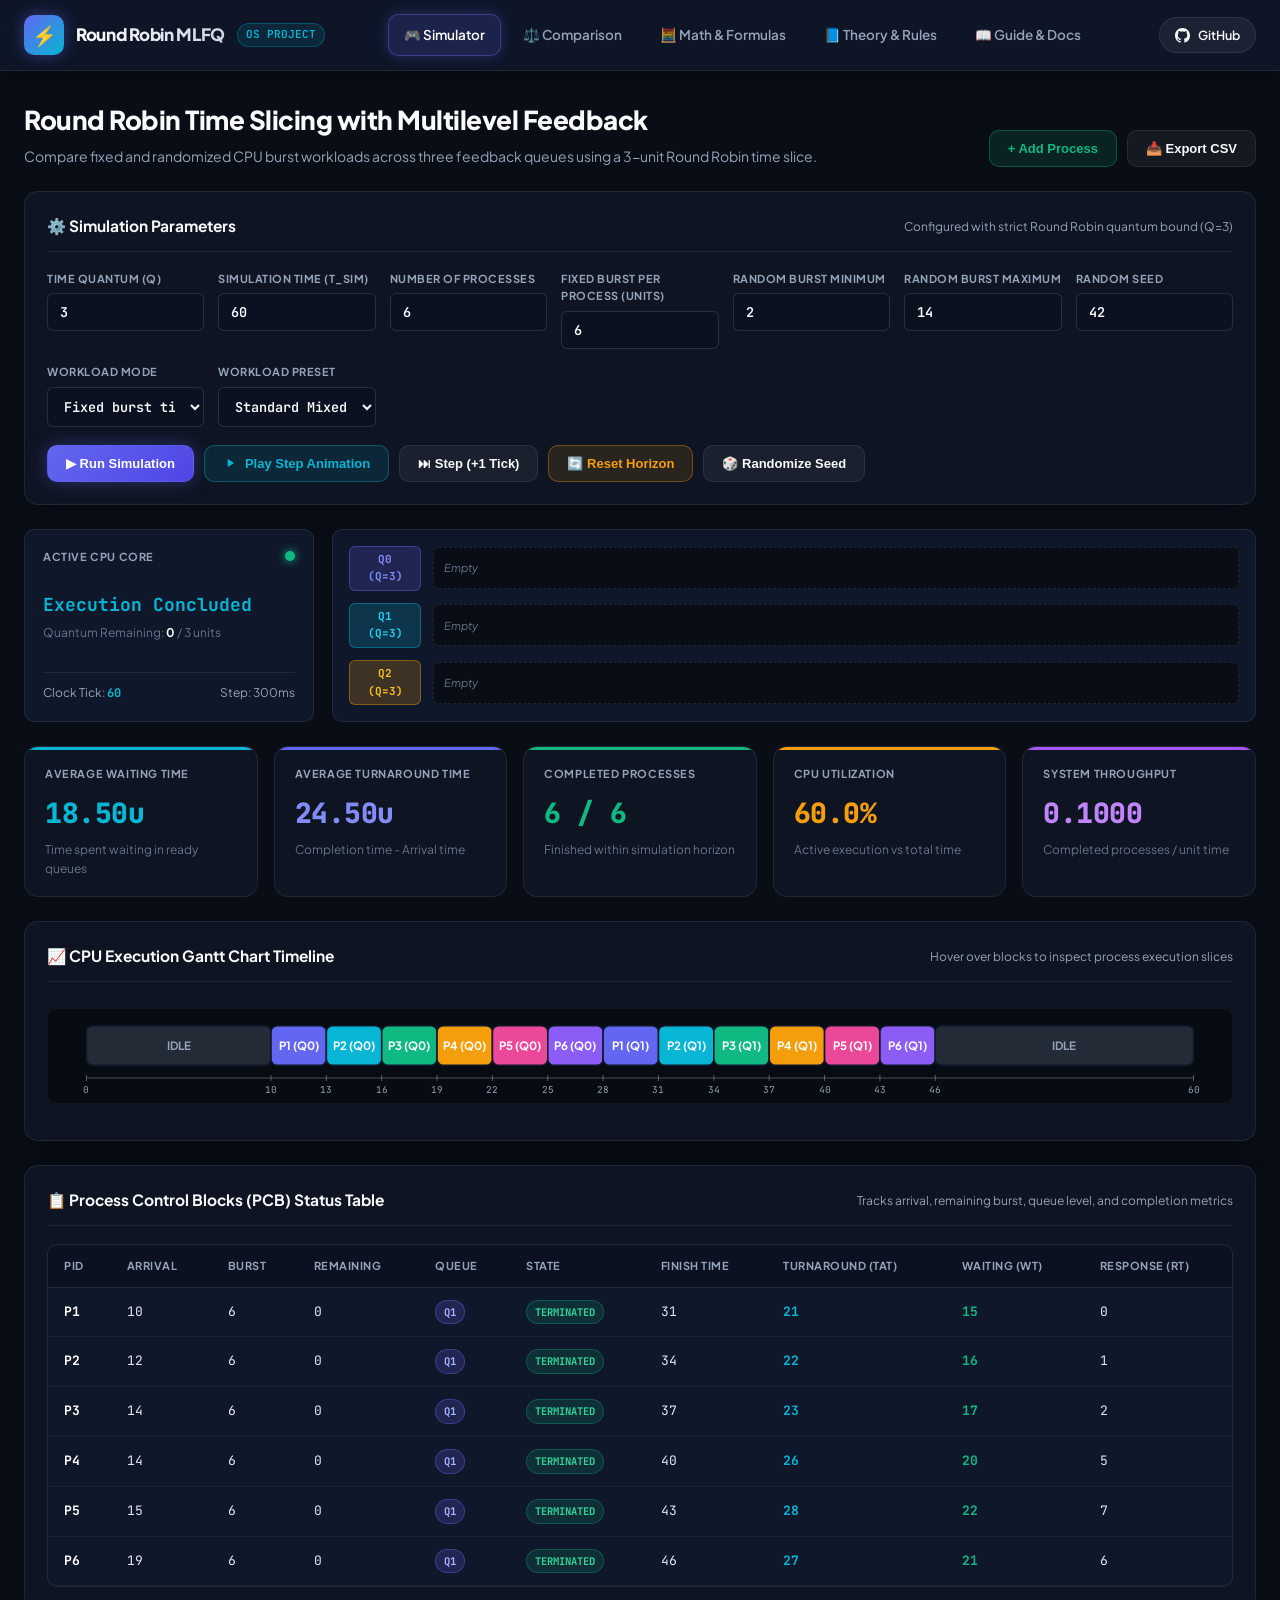
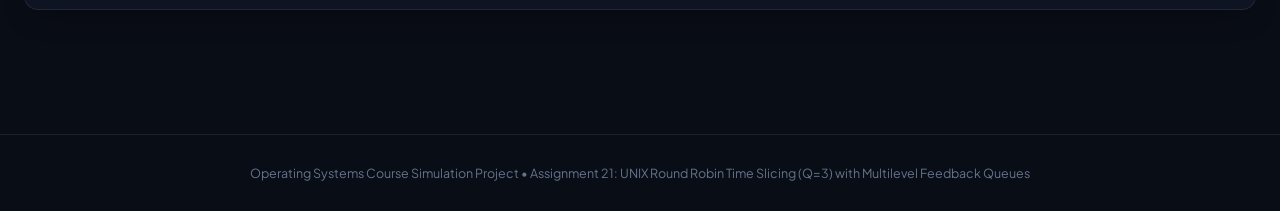
==== commit e15e6482: "Align website with six-process Round Robin MLFQ assignment" ====
--- a/index.html
+++ b/index.html
@@ -3,7 +3,7 @@
 <head>
     <meta charset="UTF-8">
     <meta name="viewport" content="width=device-width, initial-scale=1.0">
-    <title>UNIX MLFQ Process Scheduling Simulation | Problem #21</title>
+    <title>Round Robin Time Slicing with Multilevel Feedback | Process Scheduler</title>
     <link rel="preconnect" href="https://fonts.googleapis.com">
     <link rel="preconnect" href="https://fonts.gstatic.com" crossorigin>
     <link href="https://fonts.googleapis.com/css2?family=Plus+Jakarta+Sans:wght@400;500;600;700;800&family=JetBrains+Mono:wght@400;600;700&display=swap" rel="stylesheet">
@@ -16,9 +16,9 @@
         <a href="index.html" class="nav-brand">
             <div class="brand-icon">⚡</div>
             <div>
-                <div class="brand-title">UNIX MLFQ Scheduler</div>
-            </div>
-            <span class="brand-tag">Problem #21</span>
+                <div class="brand-title">Round Robin MLFQ</div>
+            </div>
+            <span class="brand-tag">OS PROJECT</span>
         </a>
         <ul class="nav-links">
             <li><a href="index.html" class="nav-link active">🎮 Simulator</a></li>
@@ -39,8 +39,8 @@
 <div class="main-wrapper">
     <div class="page-header">
         <div>
-            <h1 class="page-title">⚡ Interactive MLFQ Simulator</h1>
-            <p class="page-subtitle">Real-time simulation of UNIX Multilevel Feedback Queues with Round Robin time slicing (Q = 3 units)</p>
+            <h1 class="page-title">Round Robin Time Slicing with Multilevel Feedback</h1>
+            <p class="page-subtitle">Compare fixed and randomized CPU burst workloads across three feedback queues using a 3-unit Round Robin time slice.</p>
         </div>
         <div class="btn-group">
             <button class="btn btn-emerald" onclick="addProcessRow()">+ Add Process</button>
@@ -80,26 +80,26 @@
         <div class="params-grid">
             <div class="input-box">
                 <label>Time Quantum (Q)</label>
-                <input type="number" id="inpQuantum" value="3" min="1" max="10">
+                <input type="number" id="inpQuantum" value="3" min="3" max="3" readonly aria-label="Fixed time quantum of 3 units">
             </div>
             <div class="input-box">
                 <label>Simulation Time (T_sim)</label>
                 <input type="number" id="inpSimTime" value="60" min="10" max="300">
             </div>
             <div class="input-box">
-                <label>Process Count (N)</label>
-                <input type="number" id="inpProcs" value="8" min="2" max="25">
-            </div>
-            <div class="input-box">
-                <label>Fixed Burst (units)</label>
+                <label>Number of Processes</label>
+                <input type="number" id="inpProcs" value="6" min="6" max="6" readonly aria-label="Six processes">
+            </div>
+            <div class="input-box">
+                <label>Fixed Burst per Process (units)</label>
                 <input type="number" id="inpFixedBurst" value="6" min="1" max="30">
             </div>
             <div class="input-box">
-                <label>Min Var Burst</label>
+                <label>Random Burst Minimum</label>
                 <input type="number" id="inpMinBurst" value="2" min="1" max="20">
             </div>
             <div class="input-box">
-                <label>Max Var Burst</label>
+                <label>Random Burst Maximum</label>
                 <input type="number" id="inpMaxBurst" value="14" min="2" max="40">
             </div>
             <div class="input-box">
@@ -109,9 +109,9 @@
             <div class="input-box">
                 <label>Workload Mode</label>
                 <select id="workloadMode" onchange="handleWorkloadModeChange()">
-                    <option value="manual" selected>Manual — individual process values</option>
-                    <option value="random">Random variable burst times</option>
-                    <option value="fixed">Fixed burst time</option>
+                    <option value="fixed" selected>Fixed burst times</option>
+                    <option value="random">Randomized burst times</option>
+                    <option value="manual">Manual — individual process values</option>
                 </select>
             </div>
             <div class="input-box">
@@ -241,7 +241,7 @@
 <!-- Modal: Add Custom PCB -->
 <footer>
     <div class="main-wrapper" style="padding:0;">
-        Operating Systems Course Simulation Project &bull; Problem #21: UNIX Round Robin Time Slicing (Q=3) with Multilevel Feedback Queues
+        Operating Systems Course Simulation Project &bull; Assignment 21: UNIX Round Robin Time Slicing (Q=3) with Multilevel Feedback Queues
     </div>
 </footer>
 
@@ -293,18 +293,19 @@
 }
 
 function addProcessRow() {
-    const count = document.querySelectorAll("#processInputRows tr").length + 1;
-    createProcessInput("P" + count, 0, 5);
+    const used = new Set([...document.querySelectorAll('#processInputRows [data-field="pid"]')]
+        .map(input => input.value.trim().toLowerCase()));
+    let next = 1;
+    while (used.has(("P" + next).toLowerCase())) next++;
+    createProcessInput("P" + next, 0, 5);
 }
 
 function loadSampleProcesses() {
     const tbody = document.getElementById("processInputRows");
     tbody.innerHTML = "";
     [
-        ["P1", 0, 5],
-        ["P2", 2, 8],
-        ["P3", 4, 3],
-        ["P4", 6, 12]
+        ["P1", 0, 6], ["P2", 2, 6], ["P3", 4, 6],
+        ["P4", 6, 6], ["P5", 8, 6], ["P6", 10, 6]
     ].forEach(p => createProcessInput(p[0], p[1], p[2]));
 }
 
@@ -326,9 +327,12 @@
     const workload = rows.map((row, index) => {
         const get = field => row.querySelector('[data-field="' + field + '"]').value.trim();
         const pid = get("pid");
-        const arrival = Number(get("arrival"));
-        const burst = Number(get("burst"));
+        const arrivalText = get("arrival");
+        const burstText = get("burst");
         if (!pid) throw new Error("Process " + (index + 1) + " needs a Process ID.");
+        if (arrivalText === "" || burstText === "") throw new Error("Enter both arrival time and burst time for " + pid + ".");
+        const arrival = Number(arrivalText);
+        const burst = Number(burstText);
         if (!Number.isInteger(arrival) || arrival < 0) throw new Error("Arrival time must be a non-negative whole number for " + pid + ".");
         if (!Number.isInteger(burst) || burst < 1) throw new Error("Burst time must be a positive whole number for " + pid + ".");
         return { pid, arrival, burst };
@@ -340,9 +344,13 @@
 
 function runSimulator() {
     stopAnimation();
-    const q = parseInt(document.getElementById("inpQuantum")?.value) || 3;
-    const simTime = parseInt(document.getElementById("inpSimTime")?.value) || 60;
-    const n = parseInt(document.getElementById("inpProcs")?.value) || 8;
+    const q = 3;
+    const simTime = Number(document.getElementById("inpSimTime")?.value);
+    if (!Number.isInteger(simTime) || simTime < 1) {
+        alert("Simulation time must be a positive whole number.");
+        return;
+    }
+    const n = 6;
     const minBurst = parseInt(document.getElementById("inpMinBurst")?.value) || 2;
     const maxBurst = parseInt(document.getElementById("inpMaxBurst")?.value) || 14;
     const fixedBurst = parseInt(document.getElementById("inpFixedBurst")?.value) || 6;
@@ -365,8 +373,7 @@
         }
     } else {
         const prng = new PRNG(seed);
-        const arrivals = [0];
-        for (let i = 1; i < n; i++) arrivals.push(prng.nextInt(0, 20));
+        const arrivals = Array.from({ length: n }, () => prng.nextInt(0, 20));
         arrivals.sort((a, b) => a - b);
         for (let i = 0; i < n; i++) {
             workload.push({
@@ -502,7 +509,7 @@
     const val = document.getElementById("presetSelect")?.value;
     const setV = (id, v) => { const el = document.getElementById(id); if (el) el.value = v; };
     if (val === "standard") {
-        setV("inpQuantum", 3); setV("inpSimTime", 60); setV("inpProcs", 8); setV("inpMinBurst", 2); setV("inpMaxBurst", 14);
+        setV("inpQuantum", 3); setV("inpSimTime", 60); setV("inpProcs", 6); setV("inpMinBurst", 2); setV("inpMaxBurst", 14);
     } else if (val === "interactive_short") {
         setV("inpQuantum", 3); setV("inpSimTime", 50); setV("inpProcs", 6); setV("inpMinBurst", 1); setV("inpMaxBurst", 4);
     } else if (val === "heavy_cpu") {
@@ -519,6 +526,7 @@
 
 window.addEventListener("DOMContentLoaded", () => {
     loadSampleProcesses();
+    document.getElementById("processInputRows").closest(".panel").style.display = "none";
     runSimulator();
 });
 </script>
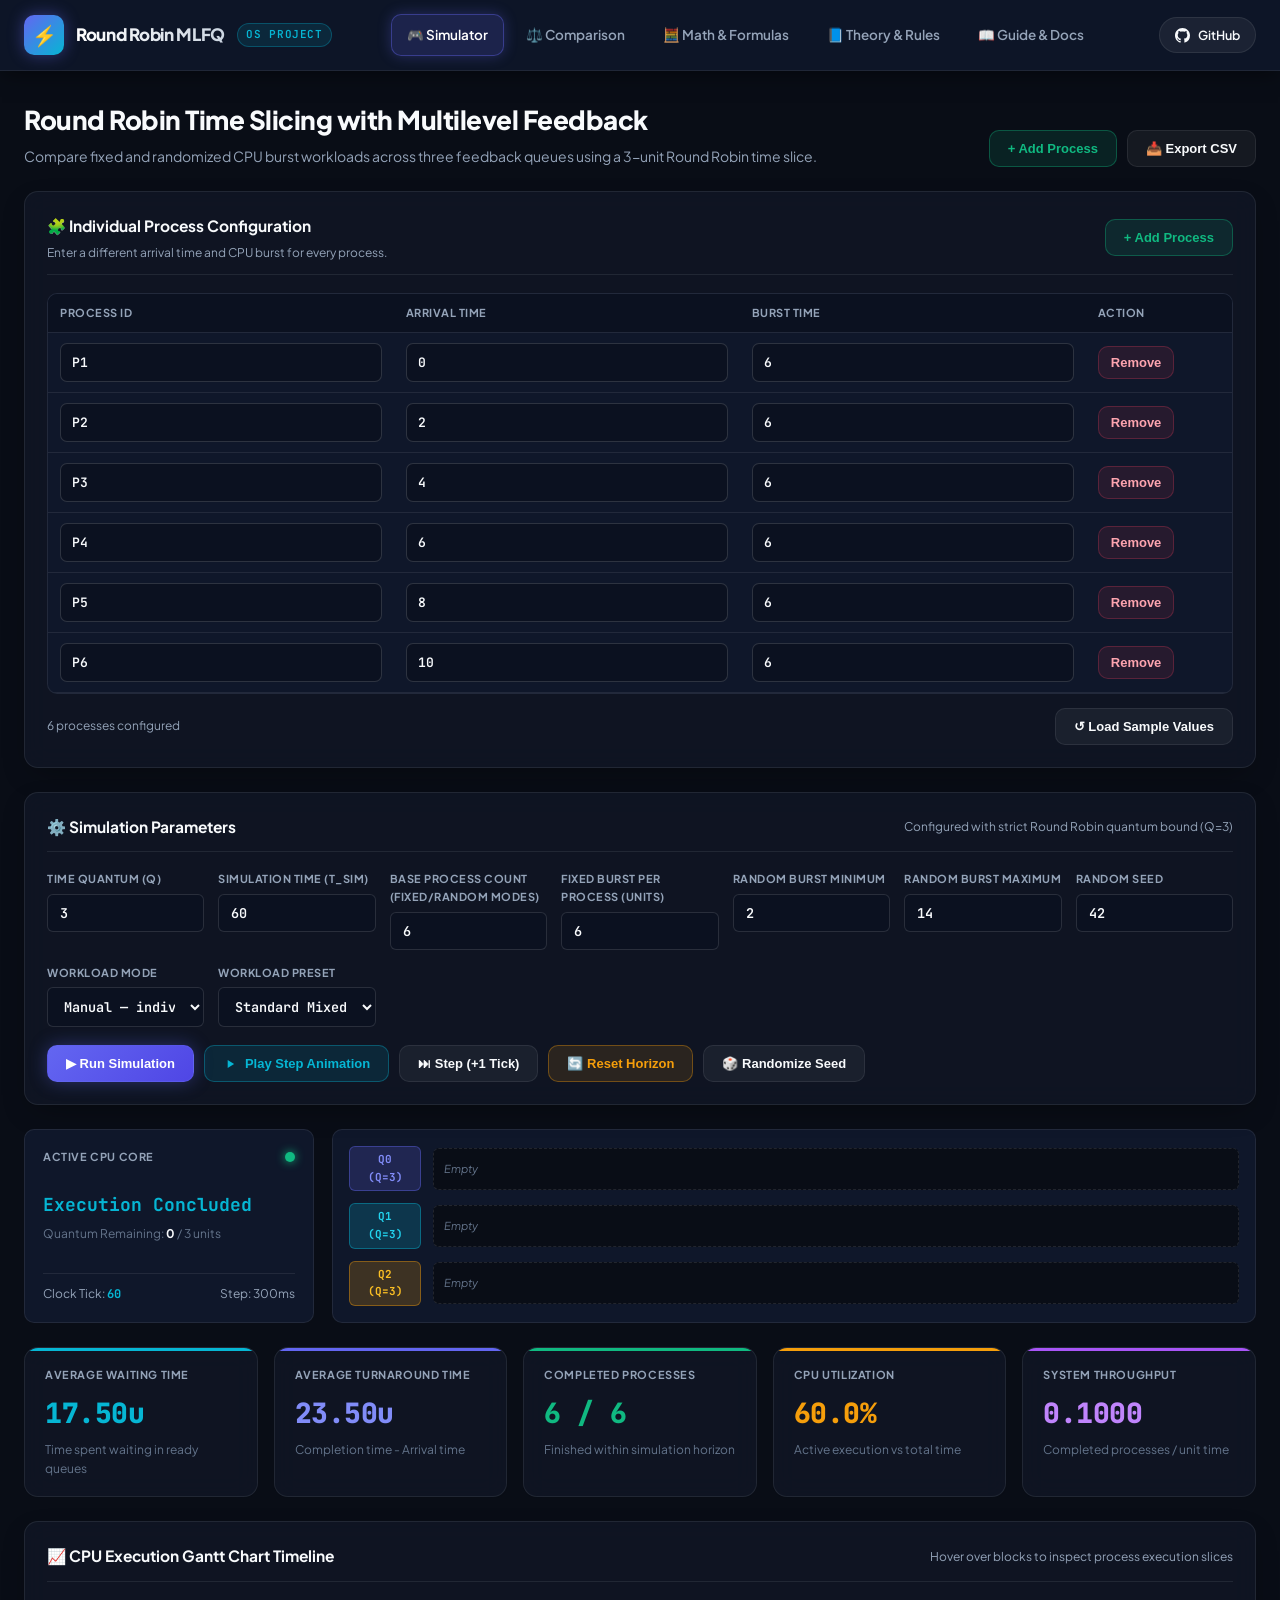
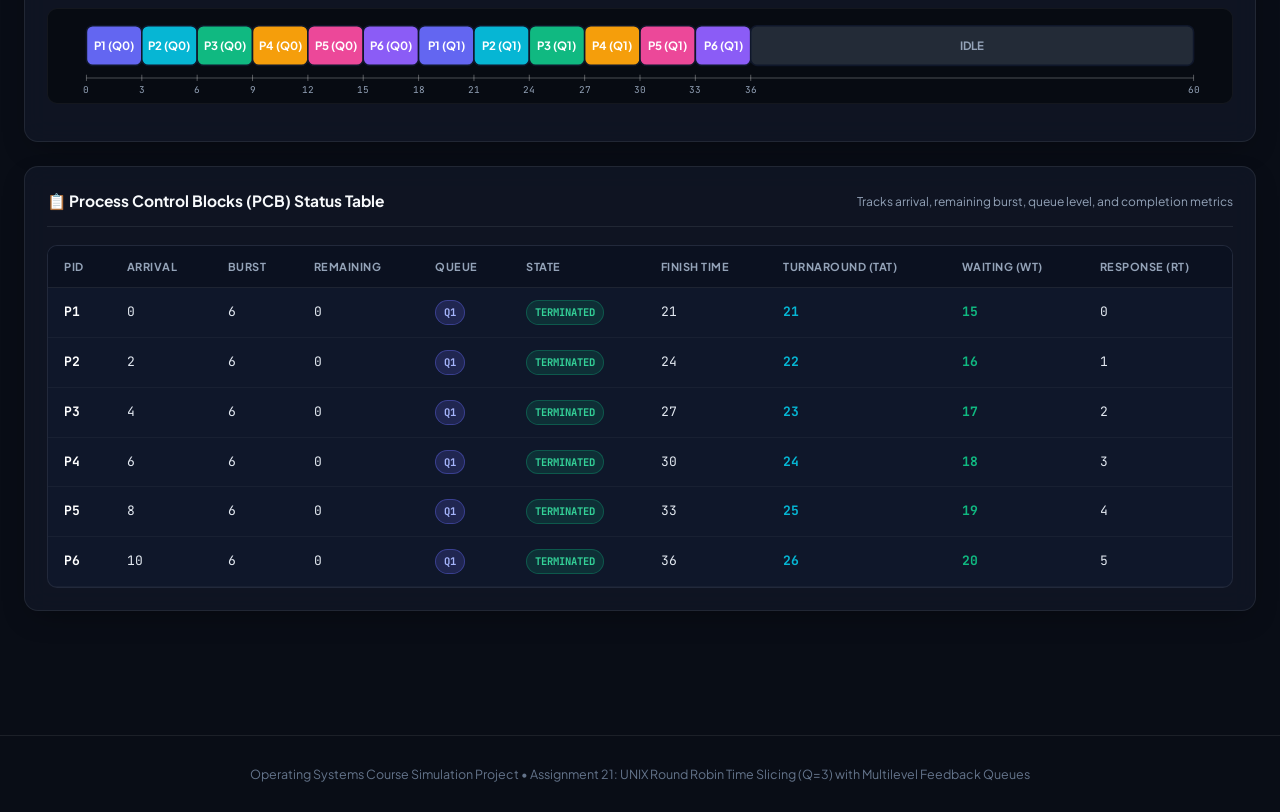
==== commit 6eac07ba: "Fix Add Process and show editable manual process inputs" ====
--- a/index.html
+++ b/index.html
@@ -87,7 +87,7 @@
                 <input type="number" id="inpSimTime" value="60" min="10" max="300">
             </div>
             <div class="input-box">
-                <label>Number of Processes</label>
+                <label>Base Process Count (fixed/random modes)</label>
                 <input type="number" id="inpProcs" value="6" min="6" max="6" readonly aria-label="Six processes">
             </div>
             <div class="input-box">
@@ -109,9 +109,9 @@
             <div class="input-box">
                 <label>Workload Mode</label>
                 <select id="workloadMode" onchange="handleWorkloadModeChange()">
-                    <option value="fixed" selected>Fixed burst times</option>
+                    <option value="fixed">Fixed burst times</option>
                     <option value="random">Randomized burst times</option>
-                    <option value="manual">Manual — individual process values</option>
+                    <option value="manual" selected>Manual — individual process values</option>
                 </select>
             </div>
             <div class="input-box">
@@ -293,11 +293,19 @@
 }
 
 function addProcessRow() {
+    const modeSelect = document.getElementById("workloadMode");
+    if (modeSelect) modeSelect.value = "manual";
+
     const used = new Set([...document.querySelectorAll('#processInputRows [data-field="pid"]')]
         .map(input => input.value.trim().toLowerCase()));
     let next = 1;
     while (used.has(("P" + next).toLowerCase())) next++;
     createProcessInput("P" + next, 0, 5);
+
+    const inputPanel = document.getElementById("processInputRows")?.closest(".panel");
+    if (inputPanel) inputPanel.style.display = "";
+    const firstInput = document.querySelector('#processInputRows tr:last-child [data-field="pid"]');
+    if (firstInput) firstInput.focus();
 }
 
 function loadSampleProcesses() {
@@ -526,7 +534,8 @@
 
 window.addEventListener("DOMContentLoaded", () => {
     loadSampleProcesses();
-    document.getElementById("processInputRows").closest(".panel").style.display = "none";
+    document.getElementById("workloadMode").value = "manual";
+    document.getElementById("processInputRows").closest(".panel").style.display = "";
     runSimulator();
 });
 </script>
--- a/style.css
+++ b/style.css
@@ -657,7 +657,11 @@
 /* Responsive */
 @media (max-width: 900px) {
     .live-monitor-grid { grid-template-columns: 1fr; }
-    .nav-links { display: none; }
+    .nav-container { height: auto; min-height: 70px; padding: 12px 18px; flex-wrap: wrap; gap: 10px; }
+    .nav-links { display: flex; order: 3; width: 100%; gap: 8px; overflow-x: auto; padding: 4px 0 8px; scrollbar-width: thin; }
+    .nav-links li { flex: 0 0 auto; }
+    .nav-link { white-space: nowrap; padding: 8px 10px; }
+    .nav-actions { margin-left: auto; }
 }
 
 
@@ -720,3 +724,9 @@
 @media (max-width: 640px) {
     .process-table-footer { align-items: flex-start; flex-direction: column; }
 }
+
+.brand-tag { letter-spacing: .06em; }
+.nav-links { list-style: none; }
+.nav-link { text-decoration: none; }
+.page-title { max-width: 900px; }
+@media (max-width: 560px) { .nav-container { padding-left: 14px; padding-right: 14px; } .brand-title { font-size: 15px; } .brand-tag { display: none; } .main-wrapper { padding-left: 14px; padding-right: 14px; } .page-header { align-items: flex-start; flex-direction: column; gap: 14px; } .params-grid { grid-template-columns: 1fr; } }
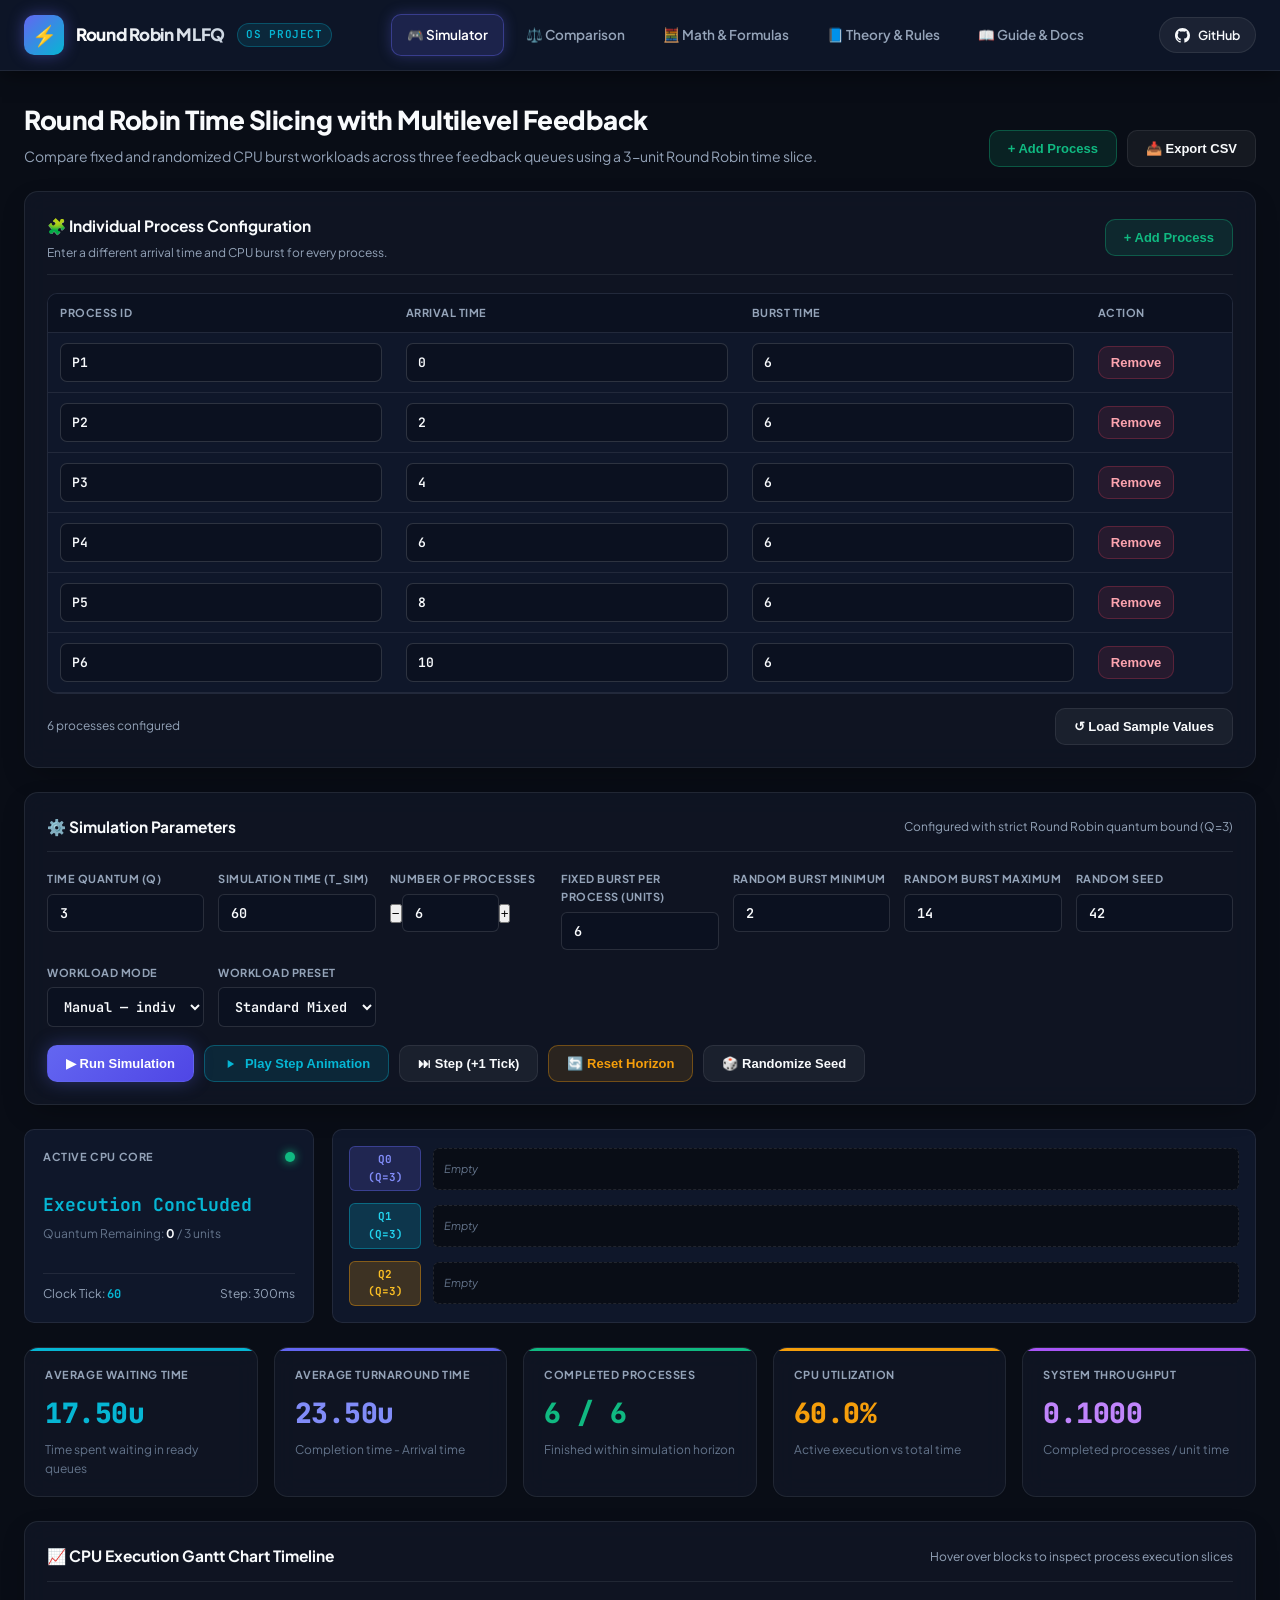
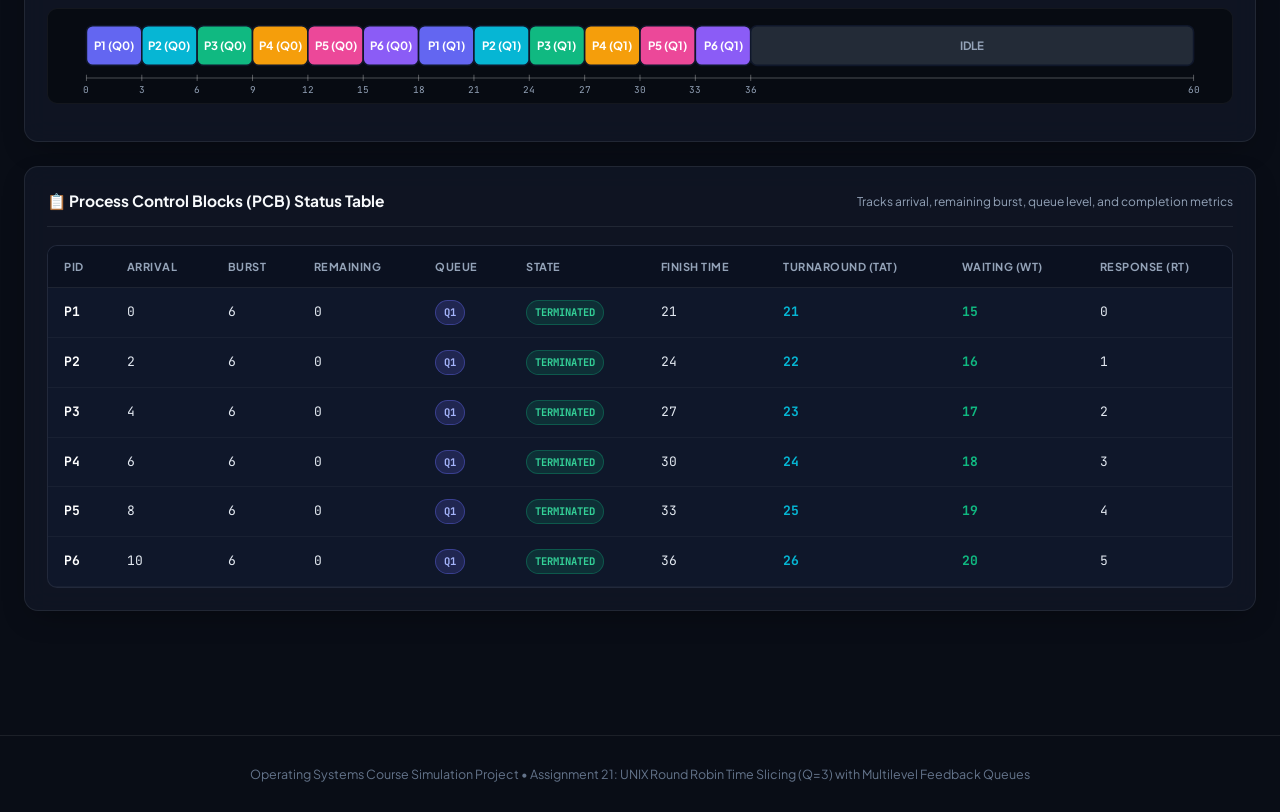
==== commit d3c70131: "Enable variable process counts and improve MLFQ controls" ====
--- a/index.html
+++ b/index.html
@@ -87,8 +87,8 @@
                 <input type="number" id="inpSimTime" value="60" min="10" max="300">
             </div>
             <div class="input-box">
-                <label>Base Process Count (fixed/random modes)</label>
-                <input type="number" id="inpProcs" value="6" min="6" max="6" readonly aria-label="Six processes">
+                <label>Number of Processes</label>
+                <div class="count-stepper"><button type="button" class="step-btn" aria-label="Decrease process count" onclick="changeProcessCount(-1)">−</button><input type="number" id="inpProcs" value="6" min="1" max="100" step="1" aria-label="Number of processes" onchange="setProcessCountFromInput()"><button type="button" class="step-btn" aria-label="Increase process count" onclick="changeProcessCount(1)">+</button></div>
             </div>
             <div class="input-box">
                 <label>Fixed Burst per Process (units)</label>
@@ -320,7 +320,38 @@
 function updateProcessCount() {
     const count = document.querySelectorAll("#processInputRows tr").length;
     const label = document.getElementById("processCountLabel");
+    const countInput = document.getElementById("inpProcs");
     if (label) label.textContent = count + (count === 1 ? " process configured" : " processes configured");
+    if (countInput && document.getElementById("workloadMode").value === "manual") countInput.value = count;
+    const minus = document.querySelector(".step-btn[aria-label=\"Decrease process count\"]");
+    if (minus) minus.disabled = count <= 1;
+}
+
+function changeProcessCount(delta) {
+    const input = document.getElementById("inpProcs");
+    const current = Number(input.value) || 1;
+    const next = Math.max(1, Math.min(100, current + delta));
+    input.value = next;
+    if (document.getElementById("workloadMode").value === "manual") {
+        const rows = document.querySelectorAll("#processInputRows tr");
+        if (next > rows.length) {
+            for (let i = rows.length; i < next; i++) addProcessRow();
+        } else {
+            for (let i = rows.length; i > next; i--) document.querySelector("#processInputRows tr:last-child")?.remove();
+            updateProcessCount();
+        }
+    } else {
+        runSimulator();
+    }
+}
+
+function setProcessCountFromInput() {
+    const input = document.getElementById("inpProcs");
+    const value = Math.max(1, Math.min(100, Math.floor(Number(input.value) || 1)));
+    input.value = value;
+    const delta = value - document.querySelectorAll("#processInputRows tr").length;
+    if (document.getElementById("workloadMode").value === "manual") changeProcessCount(delta);
+    else runSimulator();
 }
 
 function handleWorkloadModeChange() {
@@ -337,7 +368,7 @@
         const pid = get("pid");
         const arrivalText = get("arrival");
         const burstText = get("burst");
-        if (!pid) throw new Error("Process " + (index + 1) + " needs a Process ID.");
+        if (!/^[A-Za-z][A-Za-z0-9_-]{0,11}$/.test(pid)) throw new Error("Use a unique Process ID starting with a letter (up to 12 letters, numbers, _ or -).");
         if (arrivalText === "" || burstText === "") throw new Error("Enter both arrival time and burst time for " + pid + ".");
         const arrival = Number(arrivalText);
         const burst = Number(burstText);
@@ -358,7 +389,7 @@
         alert("Simulation time must be a positive whole number.");
         return;
     }
-    const n = 6;
+    const n = Math.max(1, Math.min(100, Number(document.getElementById("inpProcs")?.value) || 6));
     const minBurst = parseInt(document.getElementById("inpMinBurst")?.value) || 2;
     const maxBurst = parseInt(document.getElementById("inpMaxBurst")?.value) || 14;
     const fixedBurst = parseInt(document.getElementById("inpFixedBurst")?.value) || 6;
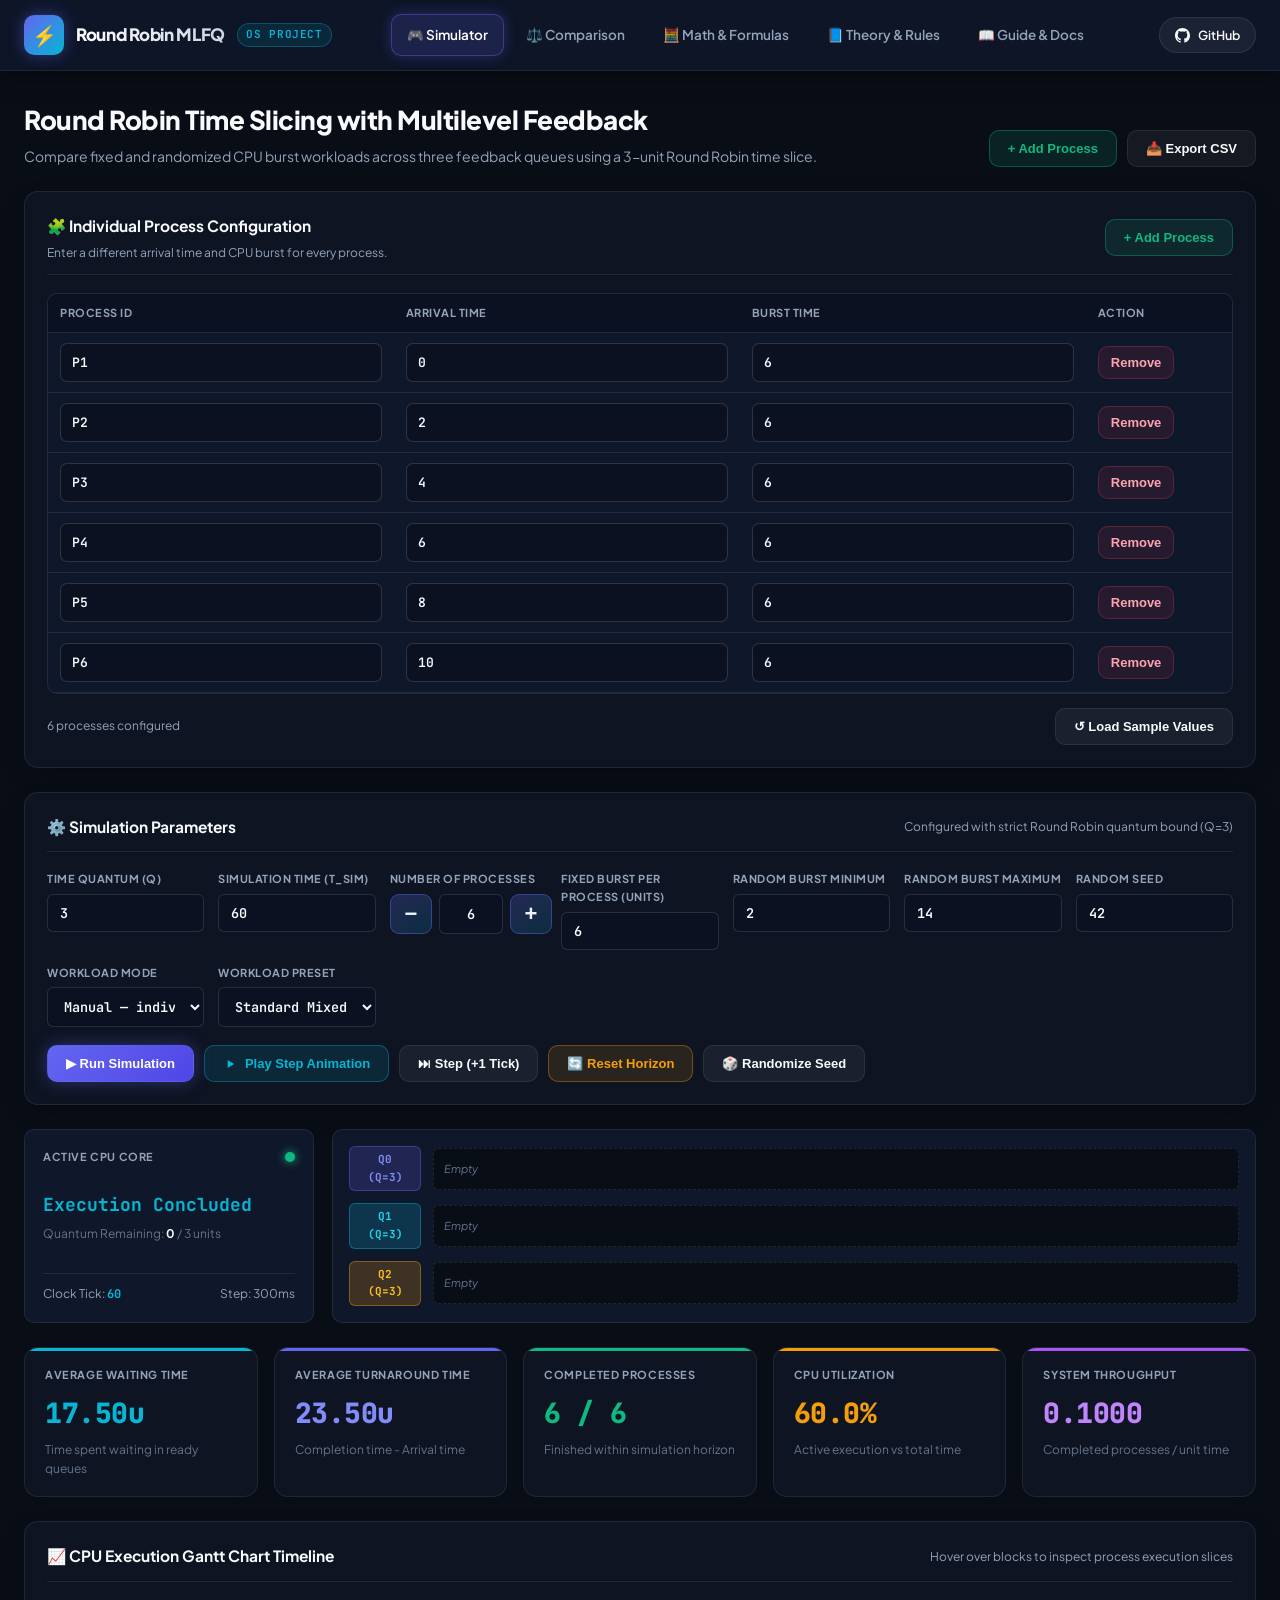
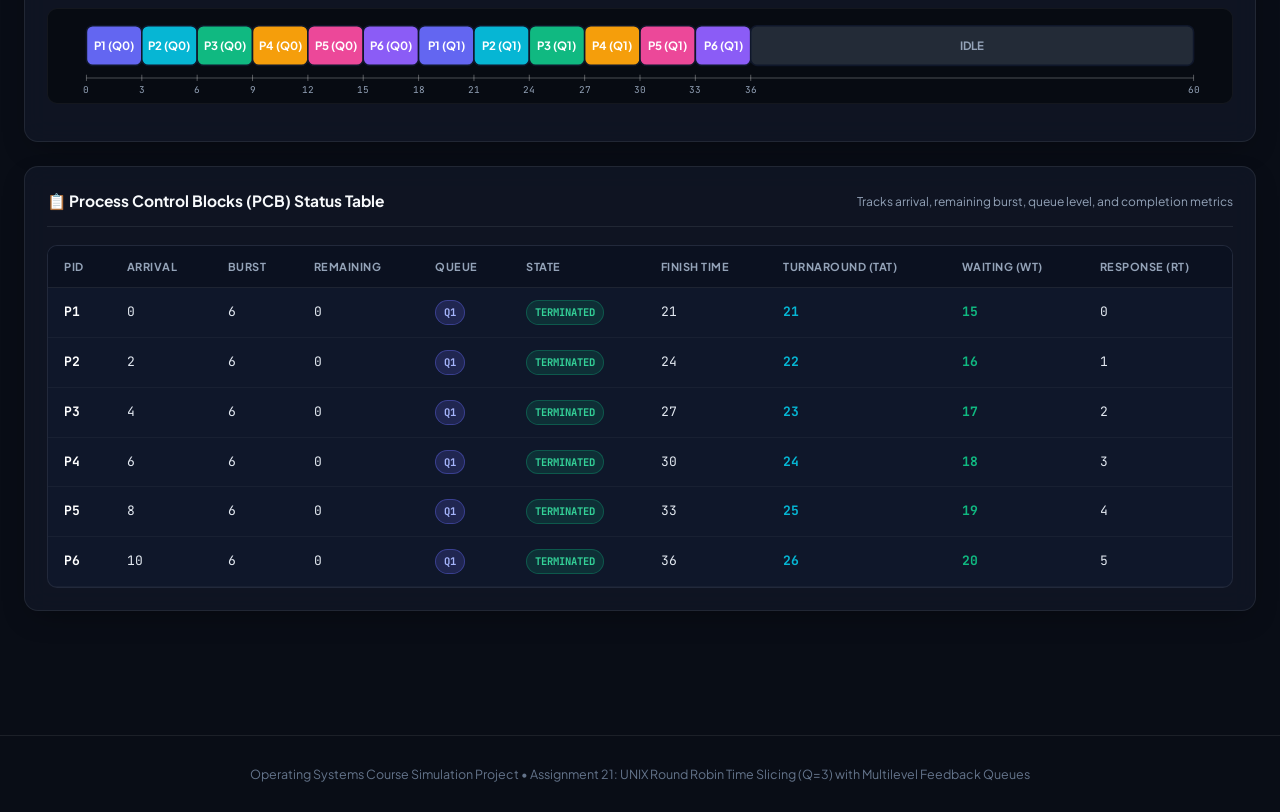
==== commit 2872173d: "Correct process count input synchronization" ====
--- a/index.html
+++ b/index.html
@@ -327,30 +327,37 @@
     if (minus) minus.disabled = count <= 1;
 }
 
+function syncManualRows(targetCount) {
+    const tbody = document.getElementById("processInputRows");
+    let count = tbody.rows.length;
+    while (count < targetCount) {
+        const used = new Set([...tbody.querySelectorAll('[data-field="pid"]')].map(el => el.value.toLowerCase()));
+        let nextId = 1;
+        while (used.has(("P" + nextId).toLowerCase())) nextId++;
+        createProcessInput("P" + nextId, 0, 5);
+        count++;
+    }
+    while (count > targetCount && count > 1) {
+        tbody.deleteRow(-1);
+        count--;
+    }
+    updateProcessCount();
+}
+
 function changeProcessCount(delta) {
     const input = document.getElementById("inpProcs");
     const current = Number(input.value) || 1;
     const next = Math.max(1, Math.min(100, current + delta));
     input.value = next;
-    if (document.getElementById("workloadMode").value === "manual") {
-        const rows = document.querySelectorAll("#processInputRows tr");
-        if (next > rows.length) {
-            for (let i = rows.length; i < next; i++) addProcessRow();
-        } else {
-            for (let i = rows.length; i > next; i--) document.querySelector("#processInputRows tr:last-child")?.remove();
-            updateProcessCount();
-        }
-    } else {
-        runSimulator();
-    }
+    if (document.getElementById("workloadMode").value === "manual") syncManualRows(next);
+    else runSimulator();
 }
 
 function setProcessCountFromInput() {
     const input = document.getElementById("inpProcs");
     const value = Math.max(1, Math.min(100, Math.floor(Number(input.value) || 1)));
     input.value = value;
-    const delta = value - document.querySelectorAll("#processInputRows tr").length;
-    if (document.getElementById("workloadMode").value === "manual") changeProcessCount(delta);
+    if (document.getElementById("workloadMode").value === "manual") syncManualRows(value);
     else runSimulator();
 }
 
--- a/style.css
+++ b/style.css
@@ -730,3 +730,52 @@
 .nav-link { text-decoration: none; }
 .page-title { max-width: 900px; }
 @media (max-width: 560px) { .nav-container { padding-left: 14px; padding-right: 14px; } .brand-title { font-size: 15px; } .brand-tag { display: none; } .main-wrapper { padding-left: 14px; padding-right: 14px; } .page-header { align-items: flex-start; flex-direction: column; gap: 14px; } .params-grid { grid-template-columns: 1fr; } }
+
+
+/* Polished responsive process-count stepper */
+.count-stepper {
+    display: grid;
+    grid-template-columns: 42px minmax(64px, 1fr) 42px;
+    align-items: stretch;
+    gap: 7px;
+}
+.count-stepper input {
+    width: 100%;
+    min-width: 0;
+    text-align: center;
+    appearance: textfield;
+    -moz-appearance: textfield;
+}
+.count-stepper input::-webkit-outer-spin-button,
+.count-stepper input::-webkit-inner-spin-button { -webkit-appearance: none; margin: 0; }
+.step-btn {
+    min-height: 40px;
+    border: 1px solid rgba(99,102,241,.42);
+    border-radius: 9px;
+    color: #eef2ff;
+    background: linear-gradient(145deg, rgba(99,102,241,.25), rgba(6,182,212,.16));
+    font-size: 22px;
+    line-height: 1;
+    font-weight: 700;
+    cursor: pointer;
+    transition: transform .16s ease, border-color .16s ease, background .16s ease, box-shadow .16s ease;
+}
+.step-btn:hover:not(:disabled) {
+    transform: translateY(-1px);
+    border-color: rgba(34,211,238,.8);
+    background: linear-gradient(145deg, rgba(99,102,241,.42), rgba(6,182,212,.28));
+    box-shadow: 0 6px 18px rgba(6,182,212,.12);
+}
+.step-btn:focus-visible { outline: 2px solid var(--cyan); outline-offset: 2px; }
+.step-btn:disabled { opacity: .35; cursor: not-allowed; }
+.panel { transition: border-color .2s ease, transform .2s ease; }
+.panel:hover { border-color: rgba(148,163,184,.18); }
+.process-input-table tbody tr { transition: background .16s ease; }
+.process-input-table tbody tr:hover { background: rgba(99,102,241,.07); }
+.process-input-table input { transition: border-color .16s ease, box-shadow .16s ease; }
+.btn { transition: transform .16s ease, box-shadow .16s ease, background .16s ease; }
+.btn:hover { transform: translateY(-1px); }
+@media (max-width: 560px) {
+    .count-stepper { grid-template-columns: 38px minmax(58px,1fr) 38px; }
+    .step-btn { min-height: 42px; }
+}
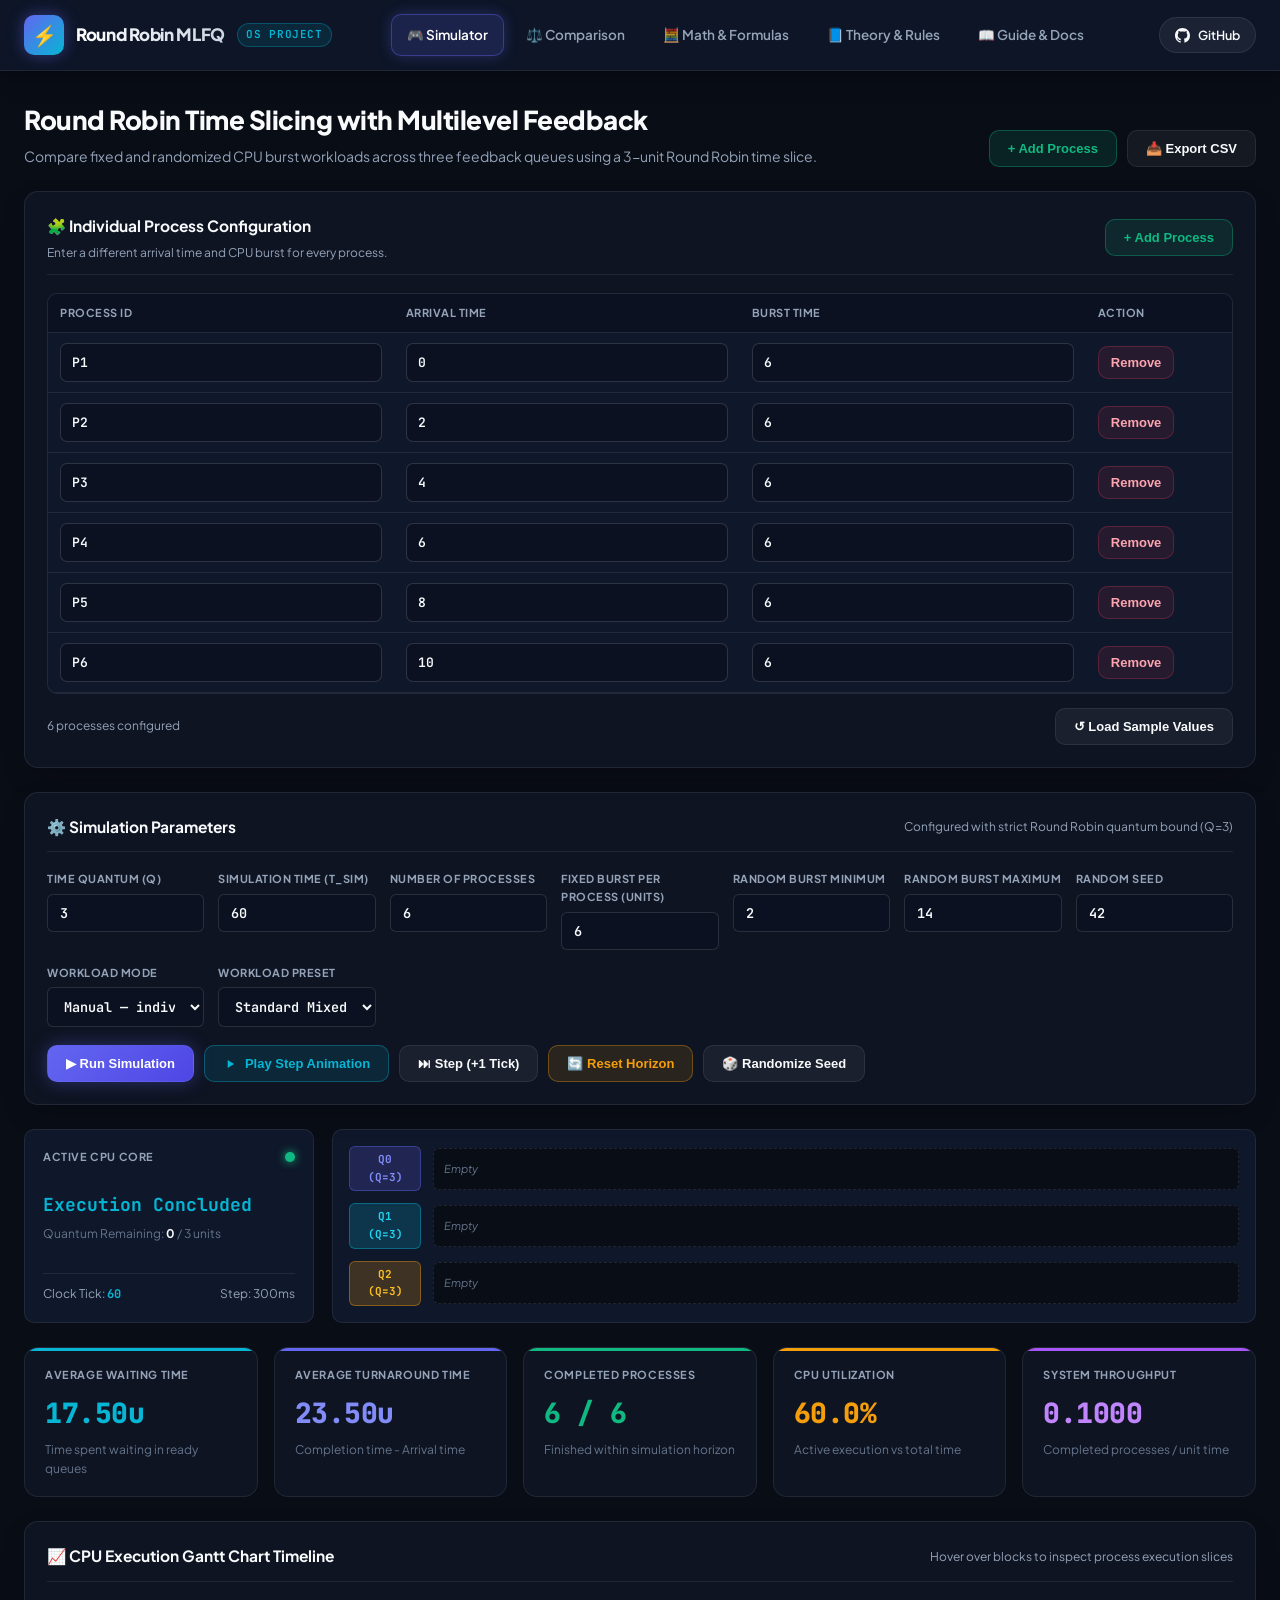
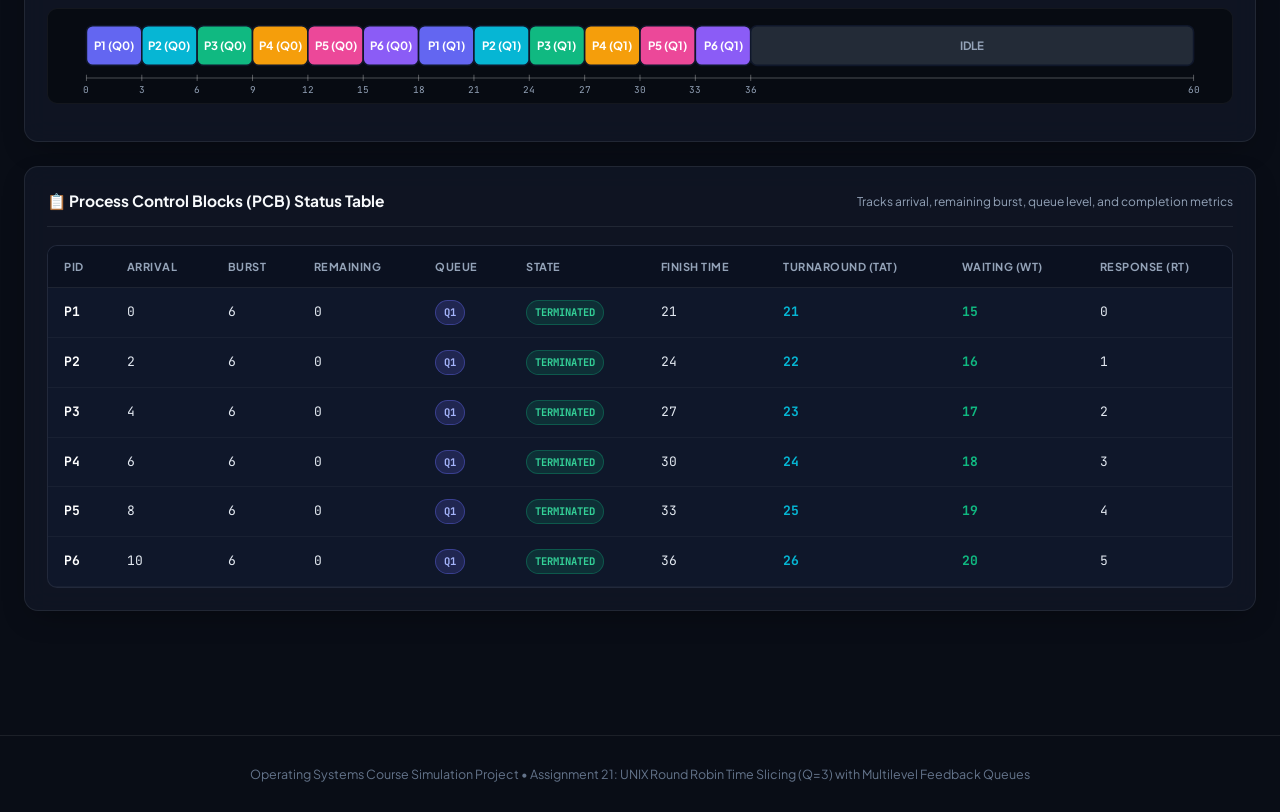
==== commit 24f86c0e: "Use native number spinner for simulator process count" ====
--- a/index.html
+++ b/index.html
@@ -88,7 +88,7 @@
             </div>
             <div class="input-box">
                 <label>Number of Processes</label>
-                <div class="count-stepper"><button type="button" class="step-btn" aria-label="Decrease process count" onclick="changeProcessCount(-1)">−</button><input type="number" id="inpProcs" value="6" min="1" max="100" step="1" aria-label="Number of processes" onchange="setProcessCountFromInput()"><button type="button" class="step-btn" aria-label="Increase process count" onclick="changeProcessCount(1)">+</button></div>
+                <input type="number" id="inpProcs" class="count-input" value="6" min="1" max="100" step="1" aria-label="Number of processes" onchange="setProcessCountFromInput()">
             </div>
             <div class="input-box">
                 <label>Fixed Burst per Process (units)</label>
@@ -344,15 +344,6 @@
     updateProcessCount();
 }
 
-function changeProcessCount(delta) {
-    const input = document.getElementById("inpProcs");
-    const current = Number(input.value) || 1;
-    const next = Math.max(1, Math.min(100, current + delta));
-    input.value = next;
-    if (document.getElementById("workloadMode").value === "manual") syncManualRows(next);
-    else runSimulator();
-}
-
 function setProcessCountFromInput() {
     const input = document.getElementById("inpProcs");
     const value = Math.max(1, Math.min(100, Math.floor(Number(input.value) || 1)));
